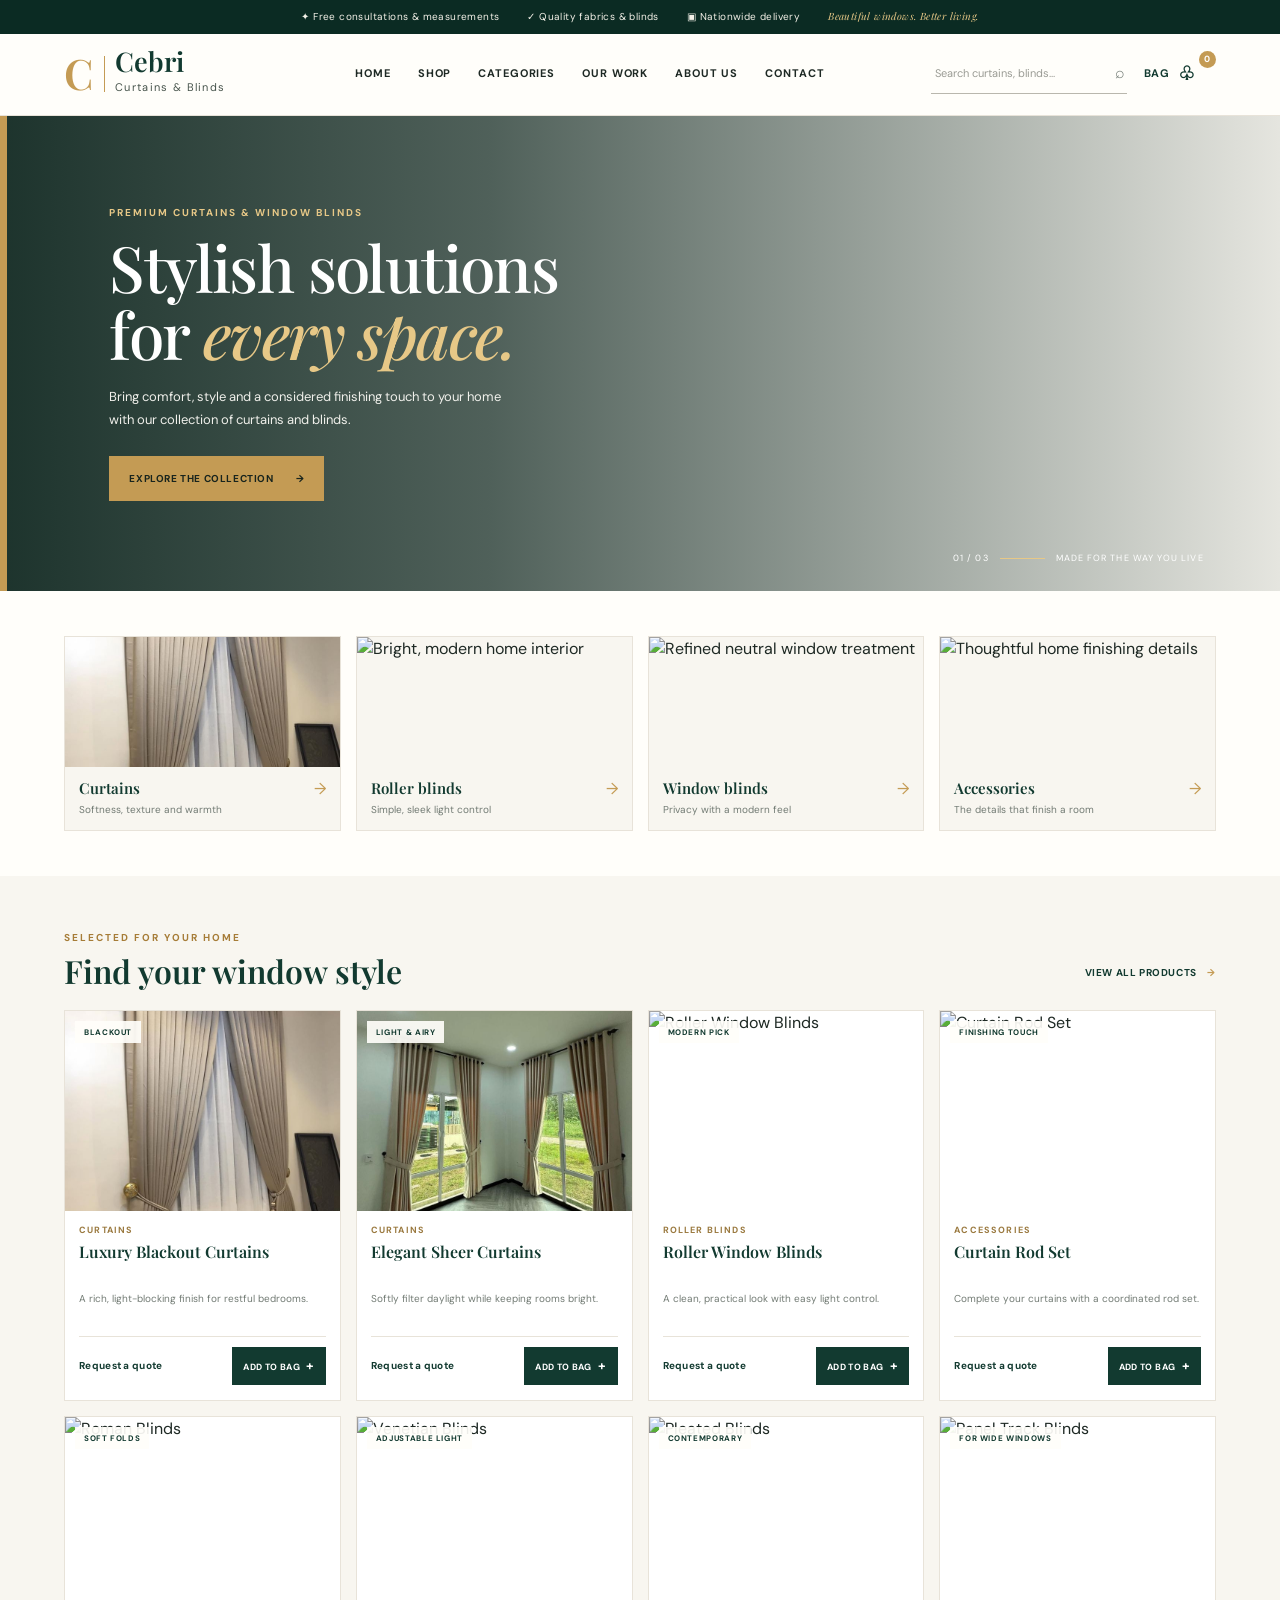
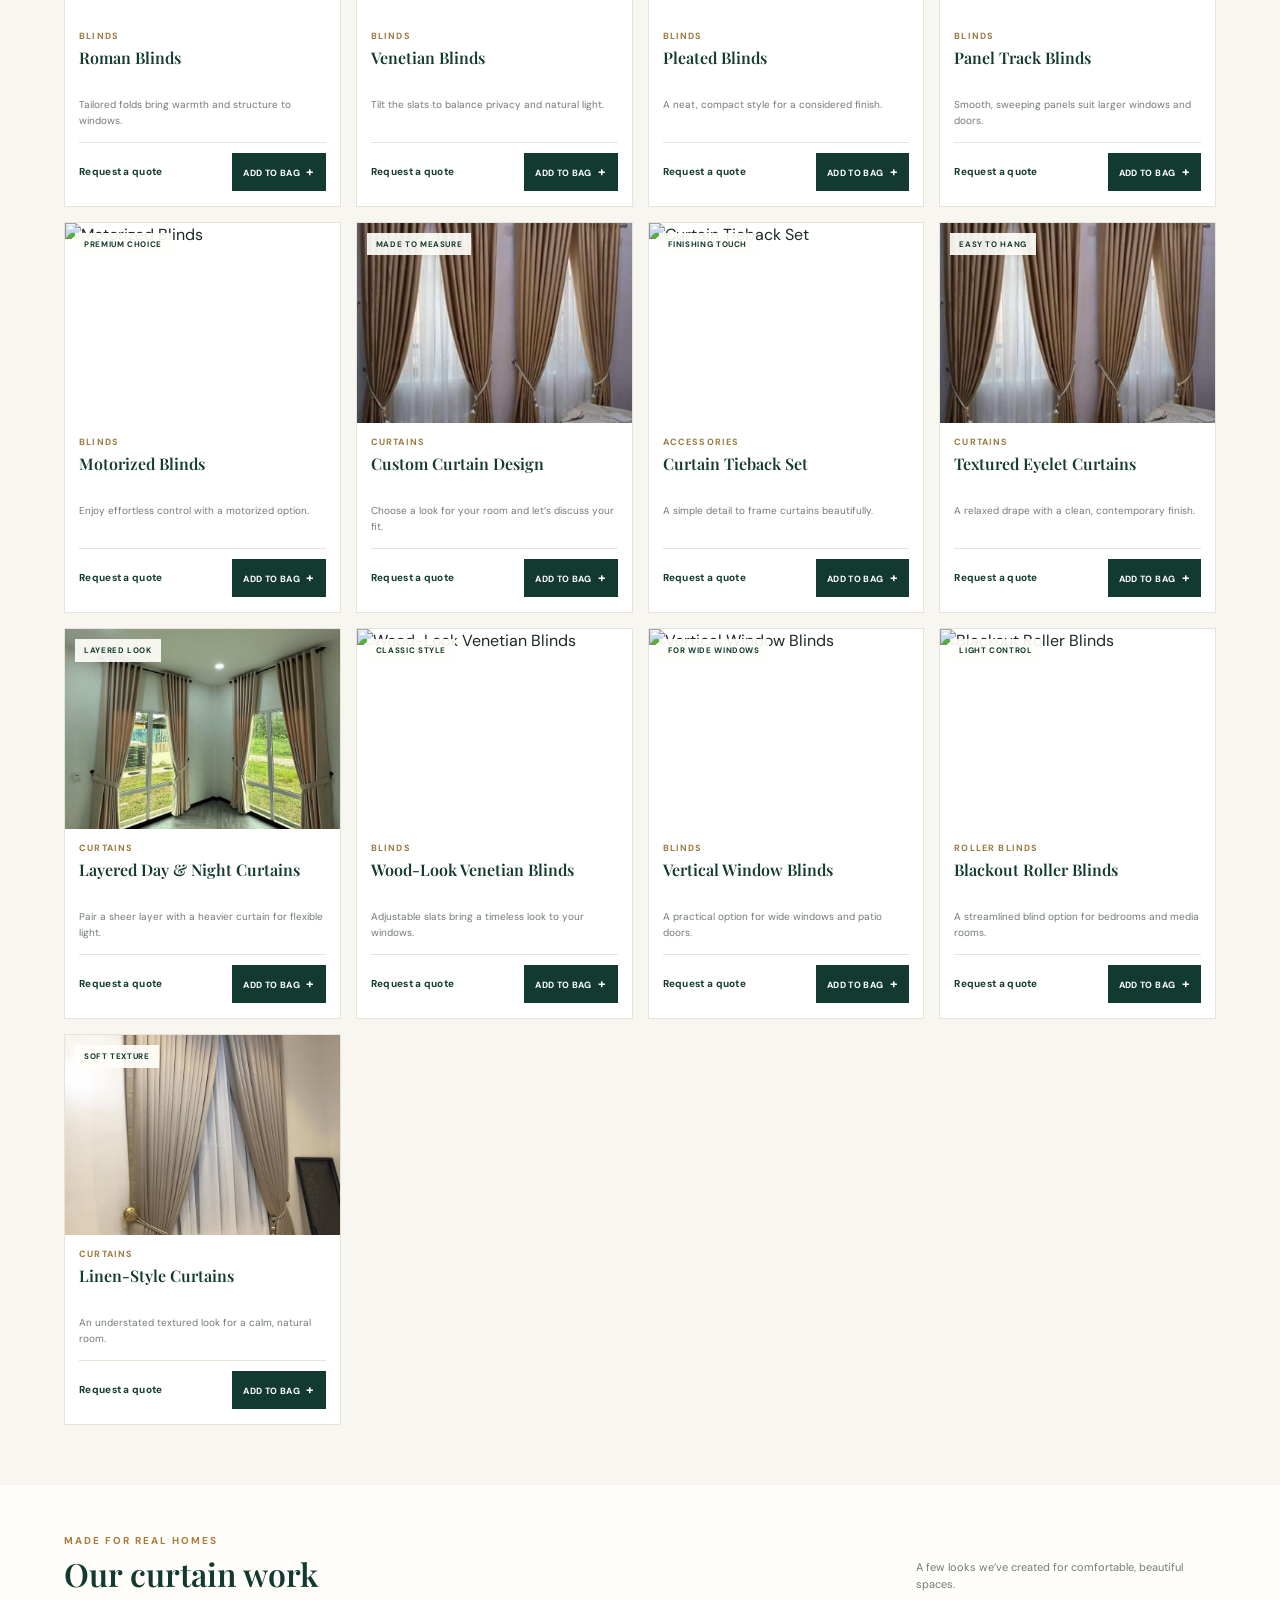
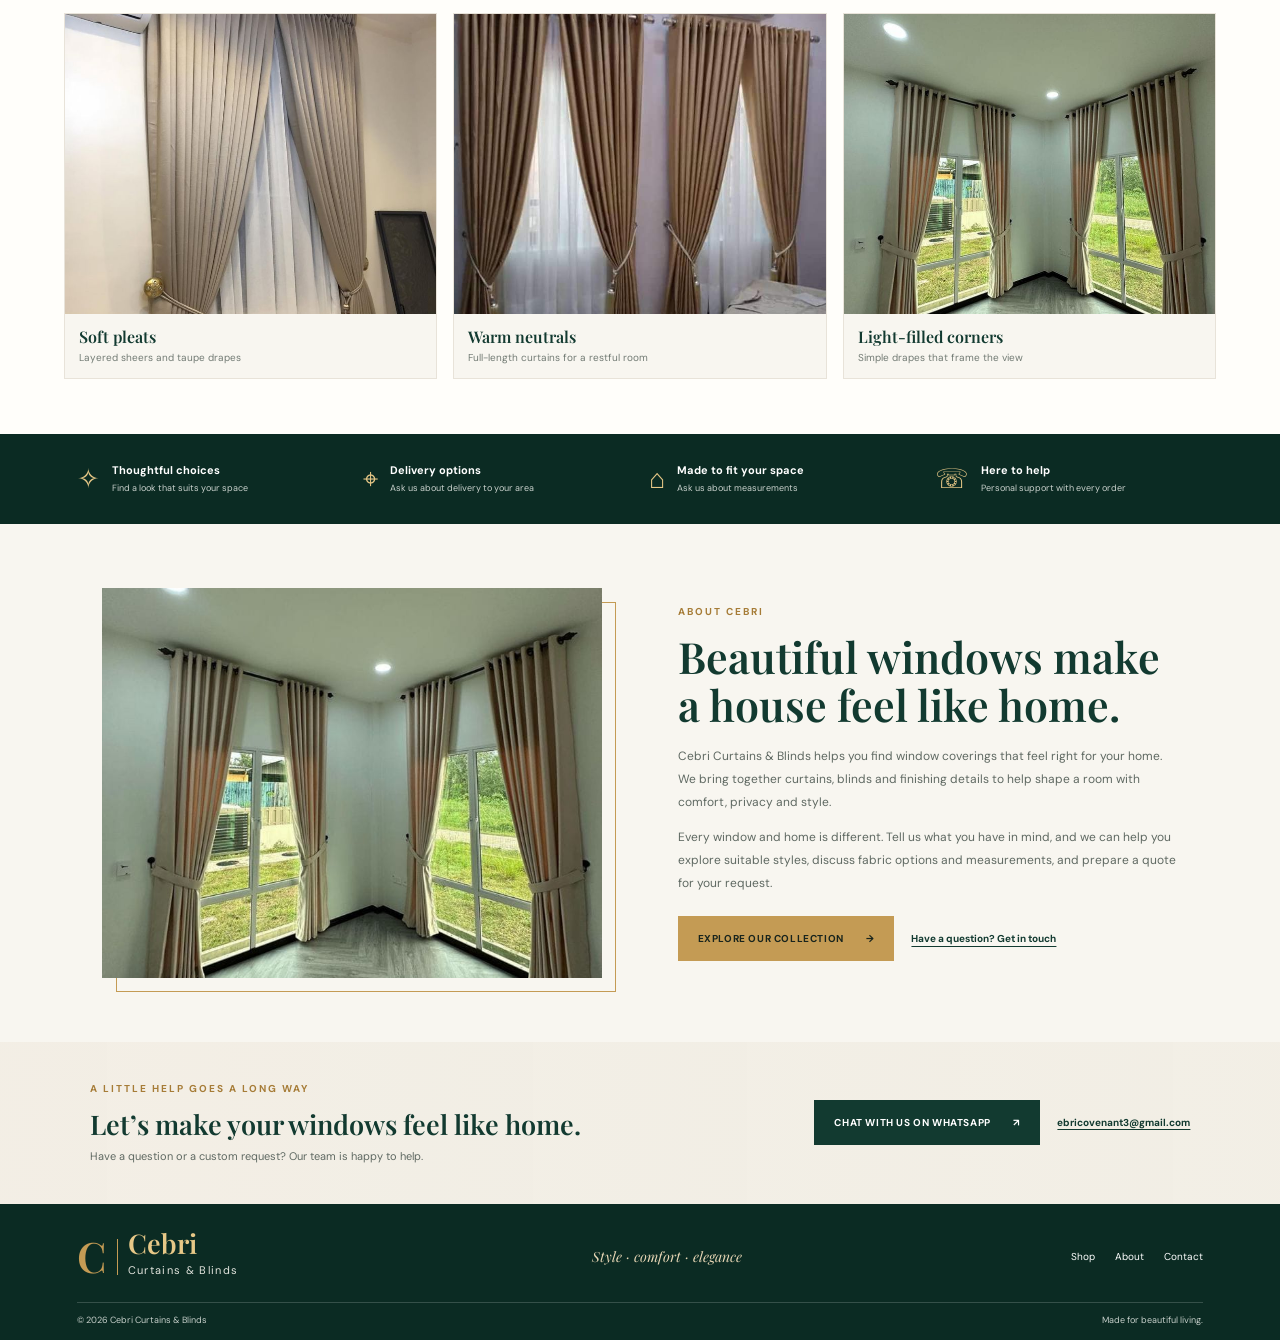
==== index.html @ 07eed20e "Add Cebri curtains and blinds storefront" ====
<!doctype html>
<html lang="en">
<head>
  <meta charset="utf-8">
  <meta name="viewport" content="width=device-width, initial-scale=1">
  <meta name="description" content="Cebri Curtains & Blinds — stylish curtains, blinds and finishing touches for your home.">
  <title>Cebri Curtains &amp; Blinds | Stylish Solutions for Every Space</title>
  <link rel="stylesheet" href="styles.css">
</head>
<body>
  <div class="topbar"><span>✦ Free consultations &amp; measurements</span><span>✓ Quality fabrics &amp; blinds</span><span>▣ Nationwide delivery</span><span class="tagline">Beautiful windows. Better living.</span></div>
  <header>
    <a class="brand" href="#home" aria-label="Cebri Curtains and Blinds home"><span class="brand-mark">C</span><span><strong>Cebri</strong><small>Curtains &amp; Blinds</small></span></a>
    <button class="menu-toggle" id="menuToggle" aria-label="Toggle navigation" aria-expanded="false">☰</button>
    <nav class="nav" id="mainNav" aria-label="Main navigation"><a href="#home">Home</a><a href="shop.html">Shop</a><a href="#categories">Categories</a><a href="#our-work">Our work</a><a href="#about">About us</a><a href="#contact">Contact</a></nav>
    <div class="header-actions"><label class="search" aria-label="Search products"><input id="search" type="search" placeholder="Search curtains, blinds..."><span aria-hidden="true">⌕</span></label><button class="cart-button" id="cartButton" aria-label="Open shopping bag">Bag <span class="cart-icon">♧</span><span class="cart-count" id="cartCount">0</span></button></div>
  </header>
  <main id="home">
    <section class="hero"><div class="hero-copy"><p class="eyebrow">Premium curtains &amp; window blinds</p><h1>Stylish solutions<br>for <em>every space.</em></h1><p>Bring comfort, style and a considered finishing touch to your home with our collection of curtains and blinds.</p><a class="button button-gold" href="shop.html">Explore the collection <span>→</span></a></div><div class="hero-note"><span>01 / 03</span><i></i><span>Made for the way you live</span></div></section>
    <section class="section categories" id="categories" aria-label="Shop by category">
      <a class="category" href="shop.html?category=Curtains"><img src="assets/curtain-pleated-taupe.jpeg" alt="Taupe pleated curtains with sheer inner curtains"><div class="category-info"><strong>Curtains <span>→</span></strong><small>Softness, texture and warmth</small></div></a>
      <a class="category" href="shop.html?category=Roller%20Blinds"><img src="https://images.unsplash.com/photo-1513694203232-719a280e022f?auto=format&amp;fit=crop&amp;w=600&amp;q=80" alt="Bright, modern home interior"><div class="category-info"><strong>Roller blinds <span>→</span></strong><small>Simple, sleek light control</small></div></a>
      <a class="category" href="shop.html?category=Blinds"><img src="https://images.unsplash.com/photo-1618221195710-dd6b41faaea6?auto=format&amp;fit=crop&amp;w=600&amp;q=80" alt="Refined neutral window treatment"><div class="category-info"><strong>Window blinds <span>→</span></strong><small>Privacy with a modern feel</small></div></a>
      <a class="category" href="shop.html?category=Accessories"><img src="https://images.unsplash.com/photo-1615874694520-474822394e73?auto=format&amp;fit=crop&amp;w=600&amp;q=80" alt="Thoughtful home finishing details"><div class="category-info"><strong>Accessories <span>→</span></strong><small>The details that finish a room</small></div></a>
    </section>
    <section class="section products-section" id="products"><div class="section-head"><div><p class="eyebrow">Selected for your home</p><h2>Find your window style</h2></div><button class="text-link" id="viewAll">View all products <span>→</span></button></div><div class="products" id="productsGrid" aria-live="polite"></div></section>
    <section class="section work-section" id="our-work"><div class="section-head"><div><p class="eyebrow">Made for real homes</p><h2>Our curtain work</h2></div><p class="work-intro">A few looks we’ve created for comfortable, beautiful spaces.</p></div><div class="work-grid"><figure><img loading="lazy" src="assets/curtain-pleated-taupe.jpeg" alt="Taupe pleated curtains with sheer panels and decorative tiebacks"><figcaption><strong>Soft pleats</strong><span>Layered sheers and taupe drapes</span></figcaption></figure><figure><img loading="lazy" src="assets/curtains-bedroom.jpeg" alt="Full-length brown curtains framing bedroom windows"><figcaption><strong>Warm neutrals</strong><span>Full-length curtains for a restful room</span></figcaption></figure><figure><img loading="lazy" src="assets/curtains-corner-room.jpeg" alt="Light beige curtains framing corner windows in a bright room"><figcaption><strong>Light-filled corners</strong><span>Simple drapes that frame the view</span></figcaption></figure></div></section>
    <section class="benefits" aria-label="Cebri services"><div class="benefit"><span class="symbol">✧</span><span><strong>Thoughtful choices</strong><small>Find a look that suits your space</small></span></div><div class="benefit"><span class="symbol">⌖</span><span><strong>Delivery options</strong><small>Ask us about delivery to your area</small></span></div><div class="benefit"><span class="symbol">⌂</span><span><strong>Made to fit your space</strong><small>Ask us about measurements</small></span></div><div class="benefit"><span class="symbol">☏</span><span><strong>Here to help</strong><small>Personal support with every order</small></span></div></section>
    <section class="about-section" id="about"><div class="about-image"><img loading="lazy" src="assets/curtains-corner-room.jpeg" alt="Cebri curtains framing bright corner windows"></div><div class="about-copy"><p class="eyebrow">About Cebri</p><h2>Beautiful windows make a house feel like home.</h2><p>Cebri Curtains &amp; Blinds helps you find window coverings that feel right for your home. We bring together curtains, blinds and finishing details to help shape a room with comfort, privacy and style.</p><p>Every window and home is different. Tell us what you have in mind, and we can help you explore suitable styles, discuss fabric options and measurements, and prepare a quote for your request.</p><a class="button button-gold" href="shop.html">Explore our collection <span>→</span></a><a class="about-contact" href="#contact">Have a question? Get in touch</a></div></section>
    <section class="contact-band" id="contact"><div><p class="eyebrow">A little help goes a long way</p><h2>Let’s make your windows feel like home.</h2><p>Have a question or a custom request? Our team is happy to help.</p></div><div class="contact-actions"><a class="button button-green" id="whatsappLink" href="#">Chat with us on WhatsApp <span>↗</span></a><a class="email-link" id="emailLink" href="#">ebricovenant3@gmail.com</a></div></section>
  </main>
  <footer><div class="footer-top"><a class="brand footer-brand" href="#home"><span class="brand-mark">C</span><span><strong>Cebri</strong><small>Curtains &amp; Blinds</small></span></a><p>Style · comfort · elegance</p><nav aria-label="Footer navigation"><a href="#products">Shop</a><a href="#about">About</a><a href="#contact">Contact</a></nav></div><div class="copyright"><span>© <span id="year"></span> Cebri Curtains &amp; Blinds</span><span>Made for beautiful living.</span></div></footer>
  <div class="cart-panel hidden" id="cartPanel" role="dialog" aria-modal="true" aria-labelledby="cartTitle"><button class="cart-backdrop" data-close-cart aria-label="Close cart"></button><aside class="cart-drawer"><div class="drawer-head"><div><p class="eyebrow">Your selection</p><h2 id="cartTitle">Shopping bag</h2></div><button class="close-cart" id="closeCart" aria-label="Close cart">×</button></div><div id="cartItems"></div><div class="cart-summary"><p class="fineprint">Final pricing depends on your measurements and fabric choices. We’ll confirm your quote before you order.</p><button class="button button-green checkout-button" id="checkoutButton">Request a quote on WhatsApp <span>↗</span></button></div></aside></div>
  <div class="toast hidden" id="toast" role="status"></div>
  <script src="script.js"></script>
</body>
</html>
---- styles.css ----
@import url('https://fonts.googleapis.com/css2?family=DM+Sans:wght@400;500;600;700&family=Playfair+Display:wght@500;600;700&display=swap');
:root{--green:#123a30;--deep:#0b2b23;--gold:#c49b54;--gold-light:#e7c887;--cream:#f8f6f0;--ink:#1e2924;--muted:#727b74;--line:#e8e3d9;--white:#fff}*{box-sizing:border-box}html{scroll-behavior:smooth}body{margin:0;background:var(--cream);color:var(--ink);font-family:'DM Sans',Arial,sans-serif;line-height:1.55}a{color:inherit;text-decoration:none}button,input{font:inherit}button{cursor:pointer}.topbar{background:var(--deep);color:#f4f1e8;padding:9px 5%;display:flex;justify-content:center;gap:28px;flex-wrap:wrap;font-size:10px;letter-spacing:.04em}.topbar .tagline{font-family:'Playfair Display',Georgia,serif;font-style:italic;color:var(--gold-light)}header{height:82px;background:#fffefa;display:flex;align-items:center;justify-content:space-between;gap:26px;padding:12px 5%;border-bottom:1px solid var(--line);position:sticky;top:0;z-index:10}.brand{display:flex;align-items:center;gap:10px;min-width:185px}.brand-mark{font:600 42px/.85 'Playfair Display',Georgia,serif;color:var(--gold);padding-right:11px;border-right:1px solid var(--gold)}.brand strong{font:600 27px/.95 'Playfair Display',Georgia,serif;color:var(--green);display:block}.brand small{font:11px 'DM Sans',Arial,sans-serif;letter-spacing:.12em;color:#46534b}.nav{display:flex;align-items:center;gap:27px;font-size:11px;font-weight:700;text-transform:uppercase;letter-spacing:.08em}.nav a,.footer-top nav a{transition:color .2s}.nav a:hover,.footer-top nav a:hover{color:var(--gold)}.header-actions{display:flex;align-items:center;gap:17px}.search{display:flex;align-items:center;gap:8px;border-bottom:1px solid #b9b7ad;padding:7px 2px;color:var(--muted)}.search input{width:174px;border:0;outline:0;background:transparent;font-size:11px}.search input::placeholder{color:#9a9b94}.cart-button{position:relative;background:transparent;border:0;color:var(--green);font-size:11px;font-weight:700;text-transform:uppercase;letter-spacing:.06em;padding:8px 20px 8px 0}.cart-icon{font-size:19px;vertical-align:middle;margin-left:5px}.cart-count{position:absolute;right:0;top:0;background:var(--gold);color:white;border-radius:50%;width:17px;height:17px;display:grid;place-items:center;font-size:9px}.menu-toggle{display:none}.hero{min-height:475px;position:relative;display:flex;align-items:center;padding:55px 8%;color:white;background:linear-gradient(90deg,rgba(8,33,26,.91) 0%,rgba(8,33,26,.7) 38%,rgba(8,33,26,.08) 100%),url('https://images.unsplash.com/photo-1616486338812-3dadae4b4ace?auto=format&fit=crop&w=2000&q=85') center 53%/cover;border-left:7px solid var(--gold)}.hero-copy{max-width:480px}.eyebrow{margin:0 0 12px;color:#a67c37;font-size:10px;font-weight:700;letter-spacing:.2em;text-transform:uppercase}.hero .eyebrow{color:var(--gold-light)}.hero h1{margin:0;font:500 clamp(43px,5vw,66px)/1.05 'Playfair Display',Georgia,serif;letter-spacing:-.025em}.hero h1 em{font-weight:500;color:var(--gold-light)}.hero-copy>p:not(.eyebrow){max-width:400px;font-size:13px;color:#f0f0eb;line-height:1.8;margin:18px 0 24px}.button{min-height:45px;display:inline-flex;align-items:center;justify-content:center;gap:22px;padding:0 20px;border:0;font-size:10px;font-weight:700;letter-spacing:.06em;text-transform:uppercase;transition:transform .2s,background .2s}.button:hover{transform:translateY(-2px)}.button-gold{background:var(--gold);color:#18241d}.button-gold:hover{background:var(--gold-light)}.button-green{background:var(--green);color:white}.button-green:hover{background:var(--deep)}.hero-note{position:absolute;right:6%;bottom:25px;display:flex;align-items:center;gap:11px;color:#fff;font-size:9px;letter-spacing:.12em;text-transform:uppercase}.hero-note i{display:block;width:45px;height:1px;background:var(--gold-light)}.section{padding:45px 5%}.categories{display:grid;grid-template-columns:repeat(4,minmax(0,1fr));gap:15px;background:#fffefa}.category{background:var(--cream);border:1px solid var(--line);transition:transform .2s,box-shadow .2s}.category:hover,.product:hover{transform:translateY(-3px);box-shadow:0 10px 25px #12221d12}.category img{display:block;width:100%;height:130px;object-fit:cover}.category-info{padding:11px 14px 13px}.category-info strong{display:flex;justify-content:space-between;align-items:center;font:600 15px 'Playfair Display',Georgia,serif;color:var(--green)}.category-info strong span{font:16px 'DM Sans',Arial,sans-serif;color:var(--gold)}.category-info small{display:block;margin-top:3px;color:var(--muted);font-size:10px}.products-section{padding-top:54px;padding-bottom:60px}.section-head{display:flex;align-items:end;justify-content:space-between;gap:16px;margin-bottom:20px}.section-head h2,.contact-band h2{margin:0;font:600 32px/1.2 'Playfair Display',Georgia,serif;color:var(--green)}.section-head .eyebrow{margin-bottom:6px}.text-link{border:0;background:transparent;color:var(--green);font-size:10px;font-weight:700;letter-spacing:.06em;text-transform:uppercase;padding:9px 0}.text-link span{color:var(--gold);margin-left:8px}.products{display:grid;grid-template-columns:repeat(4,minmax(0,1fr));gap:15px}.product{position:relative;background:white;border:1px solid var(--line);transition:transform .2s,box-shadow .2s}.product img{display:block;width:100%;height:200px;object-fit:cover}.product-body{padding:13px 14px 15px}.product-category{margin:0 0 4px;color:#9a793f;font-size:9px;text-transform:uppercase;letter-spacing:.13em;font-weight:700}.product h3{margin:0;min-height:42px;font:600 16px/1.3 'Playfair Display',Georgia,serif;color:var(--green)}.product-bottom{margin-top:11px;display:flex;justify-content:space-between;align-items:center;gap:8px}.price{font-weight:700;font-size:12px;color:#26352d}.add-button{border:0;background:var(--green);color:#fff;padding:9px 11px;font-size:9px;font-weight:700;letter-spacing:.04em;text-transform:uppercase}.add-button:hover{background:var(--gold);color:#1b241e}.benefits{background:var(--deep);color:#fff;display:grid;grid-template-columns:repeat(4,1fr);gap:18px;padding:24px 6%}.benefit{display:flex;align-items:center;gap:12px}.benefit .symbol{color:var(--gold-light);font-size:27px}.benefit strong{display:block;font-size:11px}.benefit small{display:block;color:#c9d1cc;font-size:9px;margin-top:3px}.contact-band{padding:39px 7%;display:flex;align-items:center;justify-content:space-between;gap:25px;background:linear-gradient(90deg,#f2eee4ee,#f2eee4e8),url('https://images.unsplash.com/photo-1616486338812-3dadae4b4ace?auto=format&fit=crop&w=1400&q=75') center/cover}.contact-band h2{font-size:27px}.contact-band p:not(.eyebrow){margin:8px 0 0;color:#5f6962;font-size:11px}.contact-actions{display:flex;align-items:center;gap:17px;flex-wrap:wrap}.contact-actions .button{white-space:nowrap}.email-link{font-size:10px;font-weight:700;color:var(--green);text-decoration:underline;text-underline-offset:3px}footer{background:var(--deep);color:#fff;padding:27px 6% 12px}.footer-top{display:flex;align-items:center;justify-content:space-between;gap:20px;padding-bottom:20px}.footer-brand strong{color:var(--gold-light)}.footer-brand small{color:#e4e6df}.footer-top>p{font:italic 14px 'Playfair Display',Georgia,serif;color:#e7d6b5}.footer-top nav{display:flex;gap:20px;font-size:10px}.copyright{border-top:1px solid #ffffff2c;padding-top:11px;display:flex;justify-content:space-between;color:#c6cfca;font-size:9px}.cart-panel{position:fixed;inset:0;z-index:30;display:flex;justify-content:flex-end}.cart-backdrop{position:absolute;inset:0;border:0;background:#071b15a8}.cart-drawer{position:relative;width:min(440px,100%);height:100%;background:#fffefa;padding:27px;overflow:auto;box-shadow:-8px 0 35px #0002;animation:slide-in .22s ease-out}@keyframes slide-in{from{transform:translateX(30px);opacity:.5}to{transform:translateX(0);opacity:1}}.drawer-head{display:flex;justify-content:space-between;align-items:center;border-bottom:1px solid var(--line);padding-bottom:16px}.drawer-head .eyebrow{margin-bottom:4px}.drawer-head h2{margin:0;font:600 29px 'Playfair Display',Georgia,serif;color:var(--green)}.close-cart{border:0;background:transparent;font-size:29px;color:var(--green)}.cart-item{display:grid;grid-template-columns:70px 1fr auto;gap:12px;align-items:center;padding:15px 0;border-bottom:1px solid var(--line)}.cart-item img{width:70px;height:70px;object-fit:cover}.cart-item strong{font:600 14px 'Playfair Display',Georgia,serif;color:var(--green)}.cart-item small{display:block;color:var(--muted);font-size:11px;margin-top:4px}.qty{display:flex;align-items:center;gap:10px;margin-top:7px;font-size:12px}.qty button{width:24px;height:24px;border:1px solid var(--line);background:white;color:var(--green)}.remove-item{border:0;background:transparent;font-size:20px;color:var(--muted)}.cart-summary{padding-top:17px}.total{display:flex;justify-content:space-between;font-size:15px;font-weight:700;color:var(--green)}.fineprint{font-size:10px;color:var(--muted);line-height:1.6}.checkout-button{width:100%;margin-top:8px}.empty{text-align:center;color:var(--muted);padding:38px 10px;font-size:13px}.search-empty{grid-column:1/-1;text-align:center;padding:35px;color:var(--muted);background:white}.toast{position:fixed;bottom:22px;left:50%;transform:translateX(-50%);z-index:50;background:var(--deep);color:#fff;padding:11px 18px;font-size:12px;box-shadow:0 8px 24px #0003}.hidden{display:none!important}
@media(max-width:1000px){header{gap:15px;padding-inline:3%}.brand{min-width:150px}.brand-mark{font-size:37px}.brand strong{font-size:24px}.nav{gap:15px;font-size:10px}.search input{width:135px}.products{grid-template-columns:repeat(3,minmax(0,1fr))}.product img{height:190px}}
@media(max-width:720px){.topbar{gap:7px 16px;text-align:center;font-size:9px}.topbar span:nth-child(2){display:none}.topbar .tagline{display:none}header{height:auto;min-height:70px;flex-wrap:wrap;padding:10px 4%;gap:9px}.brand-mark{font-size:34px}.brand strong{font-size:23px}.brand small{font-size:9px}.menu-toggle{display:block;margin-left:auto;border:0;background:transparent;color:var(--green);font-size:22px}.header-actions{order:3;width:100%;justify-content:space-between}.search{flex:1;margin-right:18px}.search input{width:100%}.cart-button{flex:none}.nav{display:none;order:4;width:100%;padding:13px 0 5px;flex-direction:column;align-items:flex-start;gap:15px;border-top:1px solid var(--line)}.nav.open{display:flex}.hero{min-height:405px;padding:40px 7%;background-position:58% center}.hero h1{font-size:46px}.hero-note{right:6%;bottom:16px}.section{padding:30px 4%}.categories{grid-template-columns:repeat(2,minmax(0,1fr));gap:10px}.category img{height:115px}.products-section{padding-block:38px}.section-head h2{font-size:27px}.products{grid-template-columns:repeat(2,minmax(0,1fr));gap:10px}.product img{height:155px}.product-body{padding:10px}.product h3{font-size:14px;min-height:37px}.product-bottom{align-items:flex-start;flex-direction:column}.add-button{width:100%}.benefits{grid-template-columns:repeat(2,1fr);gap:20px 12px;padding:22px 5%}.benefit .symbol{font-size:24px}.contact-band{align-items:flex-start;flex-direction:column;padding:30px 6%}.contact-band h2{font-size:25px}.footer-top{align-items:flex-start;flex-wrap:wrap}.footer-top nav{width:100%;padding-top:10px}.copyright{gap:6px;flex-direction:column}}
@media(max-width:380px){.products{grid-template-columns:1fr}.product img{height:220px}.hero h1{font-size:39px}.category-info{padding:9px}.category-info strong{font-size:13px}}
.product-image{position:relative;overflow:hidden}.product-image img{display:block;width:100%;height:200px;object-fit:cover;transition:transform .35s}.product:hover .product-image img{transform:scale(1.035)}.product-badge{position:absolute;top:10px;left:10px;padding:5px 9px;background:#fffefaeb;color:var(--green);font-size:8px;font-weight:700;letter-spacing:.08em;text-transform:uppercase}.product-description{margin:7px 0 0;min-height:34px;color:var(--muted);font-size:10px;line-height:1.6}.product-bottom{padding-top:10px;border-top:1px solid var(--line)}.price{white-space:nowrap}.add-button{white-space:nowrap}.add-button span{font-size:13px;margin-left:4px}#products{scroll-margin-top:95px}
@media(max-width:720px){.product-image img{height:155px}.product-description{min-height:48px;font-size:9px}.product-bottom{align-items:flex-start}}
@media(max-width:380px){.product-image img{height:220px}}
.quote-label{color:var(--green);font-size:10px;font-weight:700;letter-spacing:.03em}
.shop-hero{padding:55px 8% 58px;background:linear-gradient(90deg,#0b2b23ed,#0b2b23a8),url('assets/curtains-corner-room.jpeg') center 42%/cover;color:#fff}.shop-hero .eyebrow{color:var(--gold-light)}.shop-hero h1{margin:0;font:500 clamp(37px,4.6vw,57px)/1.08 'Playfair Display',Georgia,serif}.shop-hero h1 em{color:var(--gold-light)}.shop-hero>p:last-child{max-width:490px;margin:14px 0 0;color:#f1f1eb;font-size:12px;line-height:1.8}.shop-catalog{padding-top:48px;padding-bottom:60px;scroll-margin-top:95px}.shop-heading{display:flex;justify-content:space-between;align-items:end;gap:15px;margin-bottom:20px}.shop-heading h2,.shop-help h2{margin:0;color:var(--green);font:600 30px/1.2 'Playfair Display',Georgia,serif}.shop-heading .eyebrow{margin-bottom:5px}.category-filters{display:flex;gap:8px;flex-wrap:wrap;margin-bottom:12px}.filter-button{padding:9px 14px;border:1px solid var(--line);background:#fffefa;color:var(--green);font-size:10px;font-weight:700;transition:background .2s,color .2s,border .2s}.filter-button:hover,.filter-button.active{border-color:var(--green);background:var(--green);color:#fff}.shop-result{margin:0 0 14px;color:var(--muted);font-size:10px}.back-link{color:var(--green);font-size:10px;font-weight:700}.shop-help{display:flex;align-items:center;justify-content:space-between;gap:25px;padding:35px 8%;background:#f0ece1}.shop-help .eyebrow{margin-bottom:6px}.shop-help h2{font-size:25px}.shop-help p:not(.eyebrow){margin:7px 0 0;color:var(--muted);font-size:11px}.shop-help .button{white-space:nowrap}
@media(max-width:720px){.shop-hero{padding:42px 6%}.shop-catalog{padding-top:35px}.shop-heading{align-items:flex-start;flex-direction:column}.shop-heading h2{font-size:27px}.category-filters{gap:7px}.filter-button{padding:8px 10px}.shop-help{align-items:flex-start;flex-direction:column;padding:30px 6%}}
.work-section{background:#fffefa;padding-top:48px;padding-bottom:55px}.work-section .section-head{align-items:end}.work-intro{max-width:300px;margin:0;color:var(--muted);font-size:11px}.work-grid{display:grid;grid-template-columns:repeat(3,minmax(0,1fr));gap:16px}.work-grid figure{margin:0;background:var(--cream);border:1px solid var(--line)}.work-grid img{display:block;width:100%;height:300px;object-fit:cover;object-position:center 40%}.work-grid figcaption{display:flex;flex-direction:column;gap:3px;padding:12px 14px}.work-grid figcaption strong{font:600 16px 'Playfair Display',Georgia,serif;color:var(--green)}.work-grid figcaption span{font-size:10px;color:var(--muted)}
@media(max-width:720px){.work-section .section-head{align-items:flex-start;flex-direction:column}.work-grid{grid-template-columns:1fr;gap:13px}.work-grid img{height:340px}}
.about-section{display:grid;grid-template-columns:minmax(0,1fr) minmax(0,1fr);align-items:center;gap:7%;padding:64px 8%;background:var(--cream);scroll-margin-top:95px}.about-image{position:relative}.about-image:before{content:"";position:absolute;inset:14px -14px -14px 14px;border:1px solid var(--gold);pointer-events:none}.about-image img{position:relative;display:block;width:100%;height:390px;object-fit:cover}.about-copy{max-width:500px}.about-copy h2{margin:0 0 17px;color:var(--green);font:600 clamp(29px,3.4vw,43px)/1.12 'Playfair Display',Georgia,serif}.about-copy>p:not(.eyebrow){color:#5f6962;font-size:12px;line-height:1.9;margin:0 0 13px}.about-copy .button{margin-top:8px}.about-contact{margin-left:17px;color:var(--green);font-size:10px;font-weight:700;text-decoration:underline;text-underline-offset:4px}
@media(max-width:720px){.about-section{grid-template-columns:1fr;gap:30px;padding:42px 7%}.about-image img{height:290px}.about-copy h2{font-size:32px}.about-contact{display:inline-block;margin:17px 0 0}}
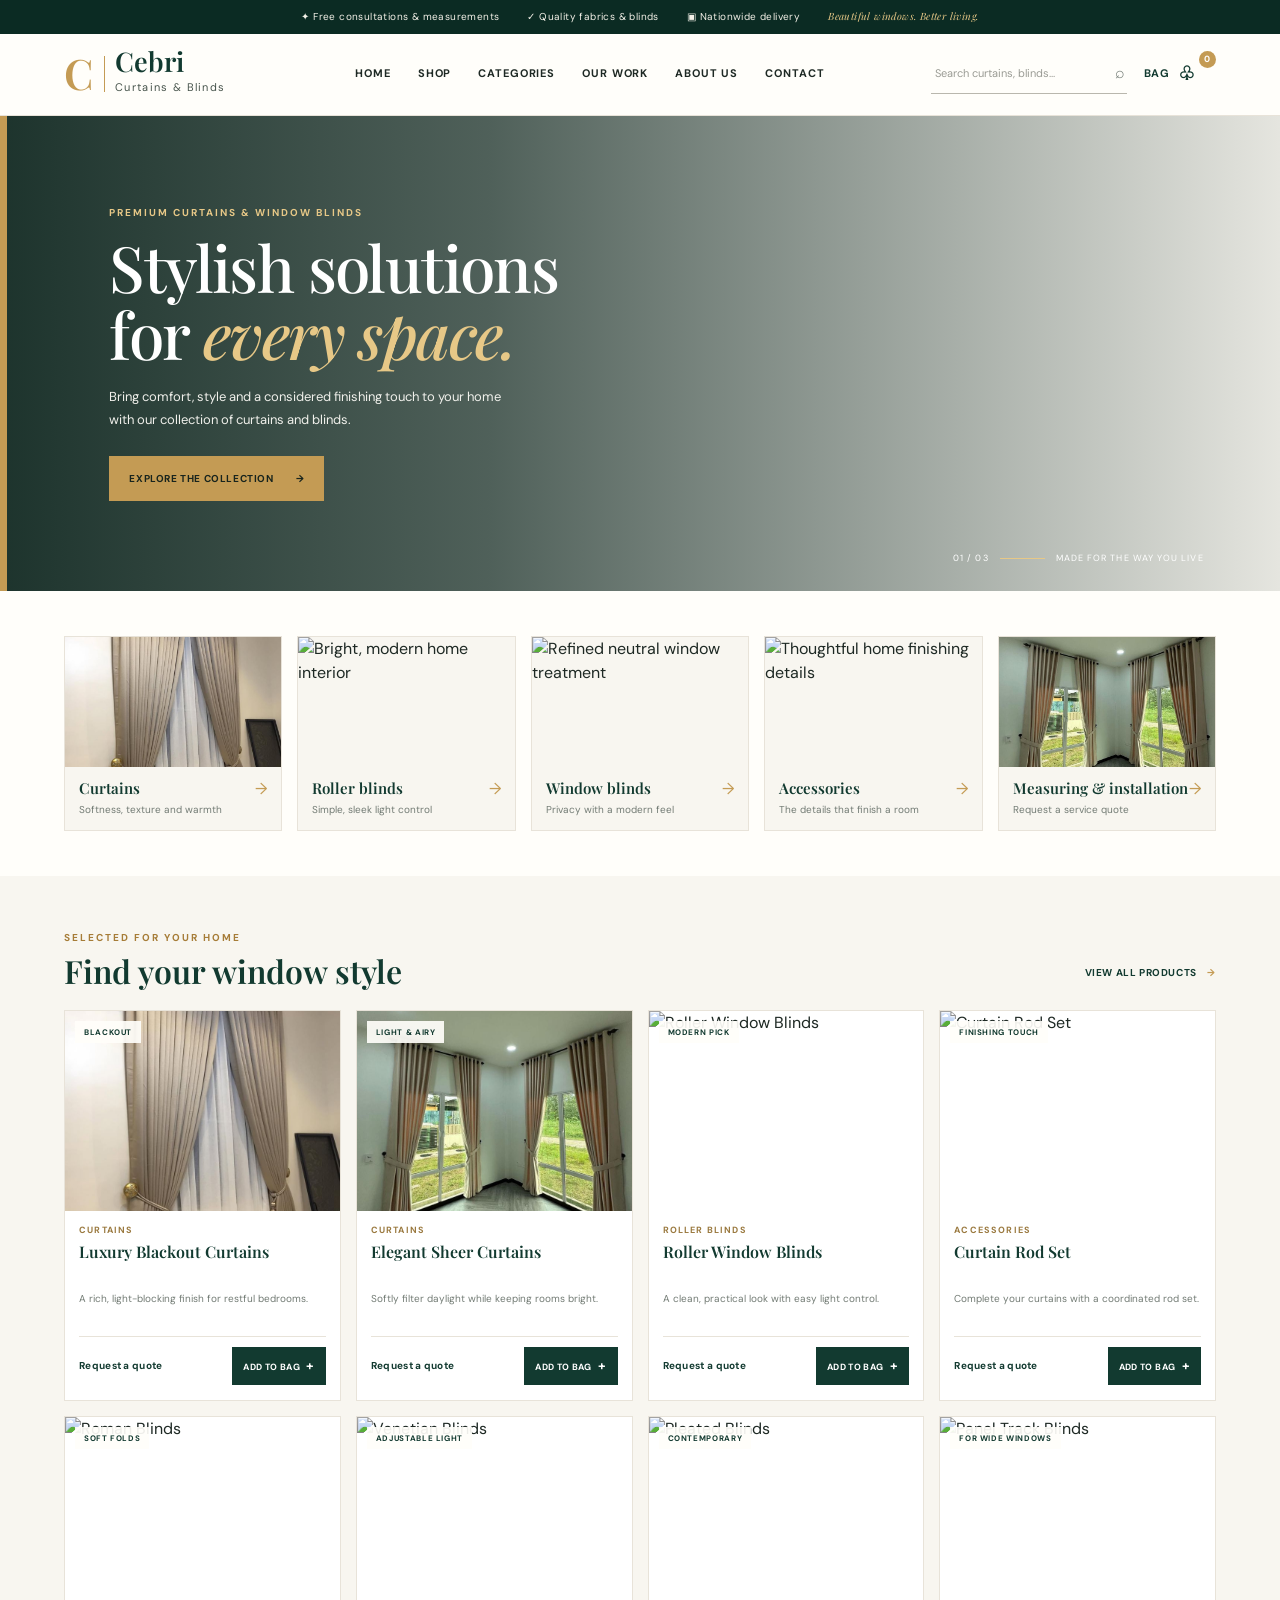
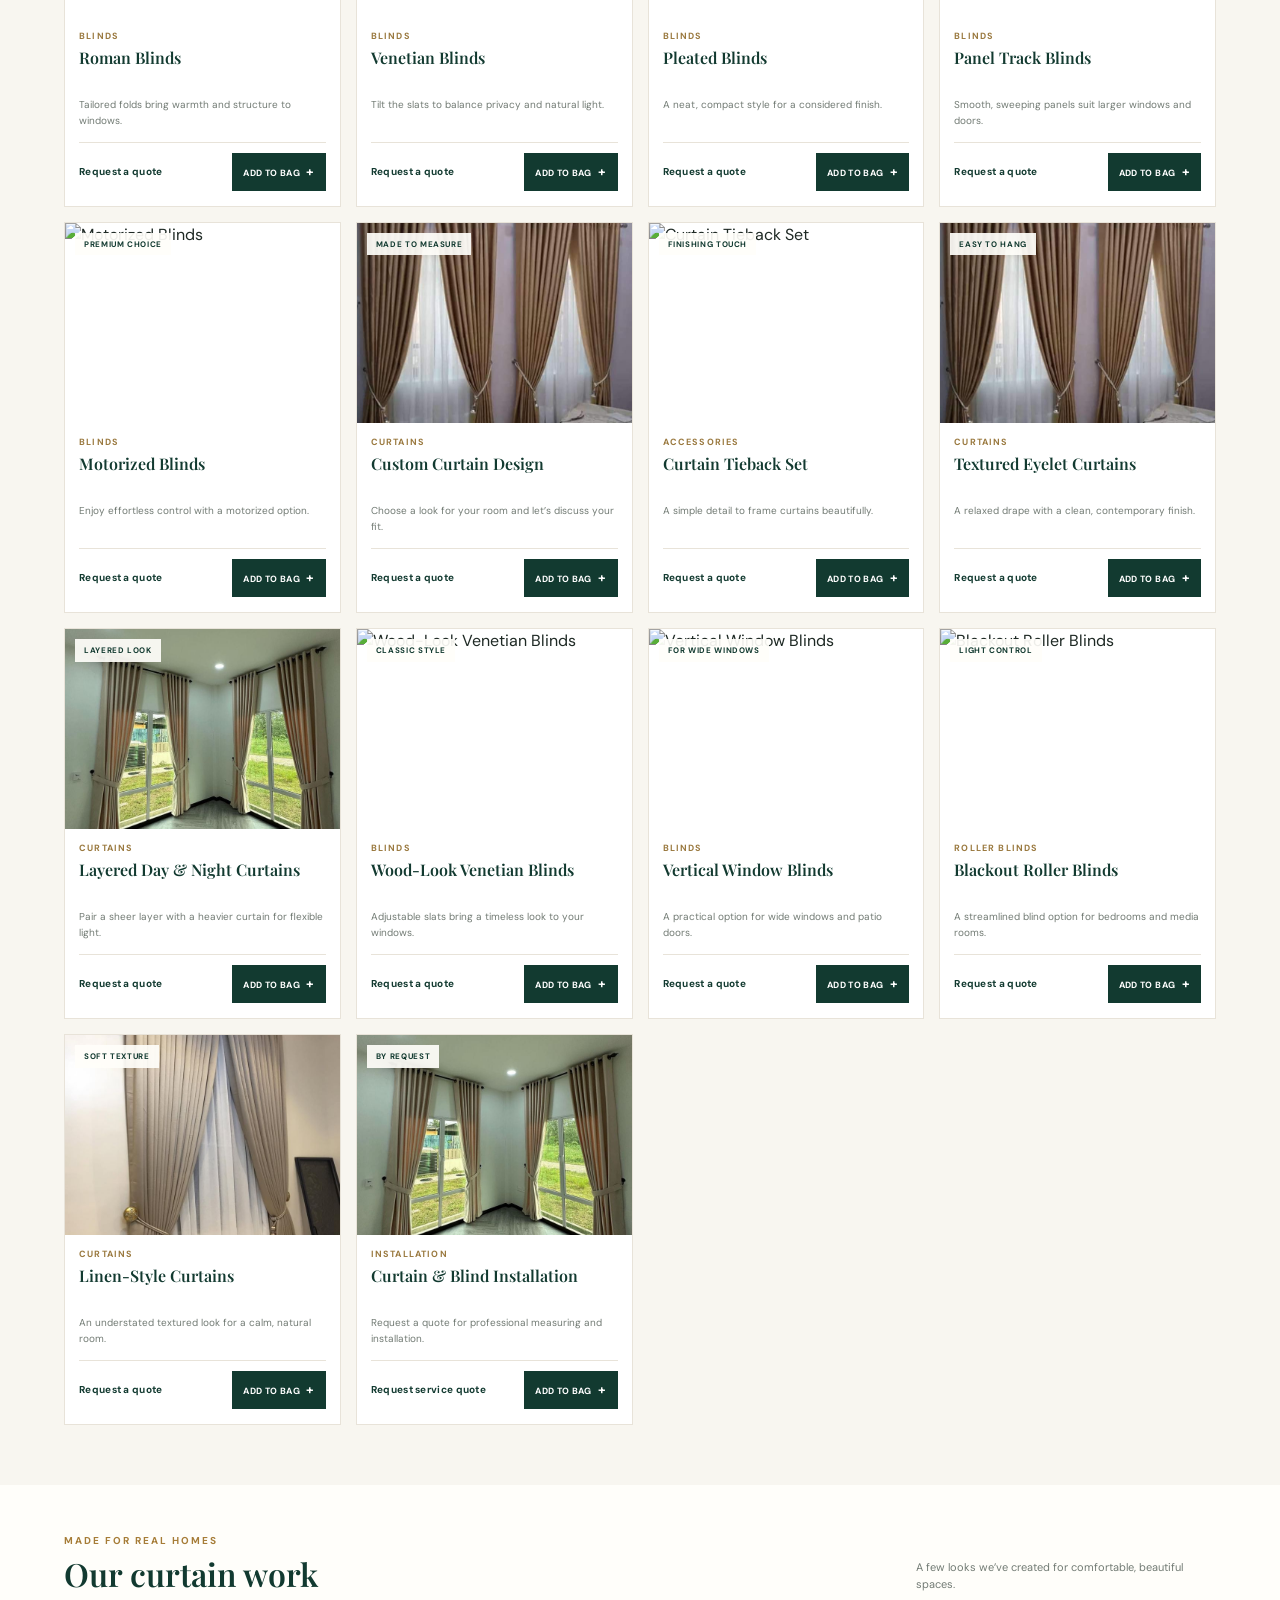
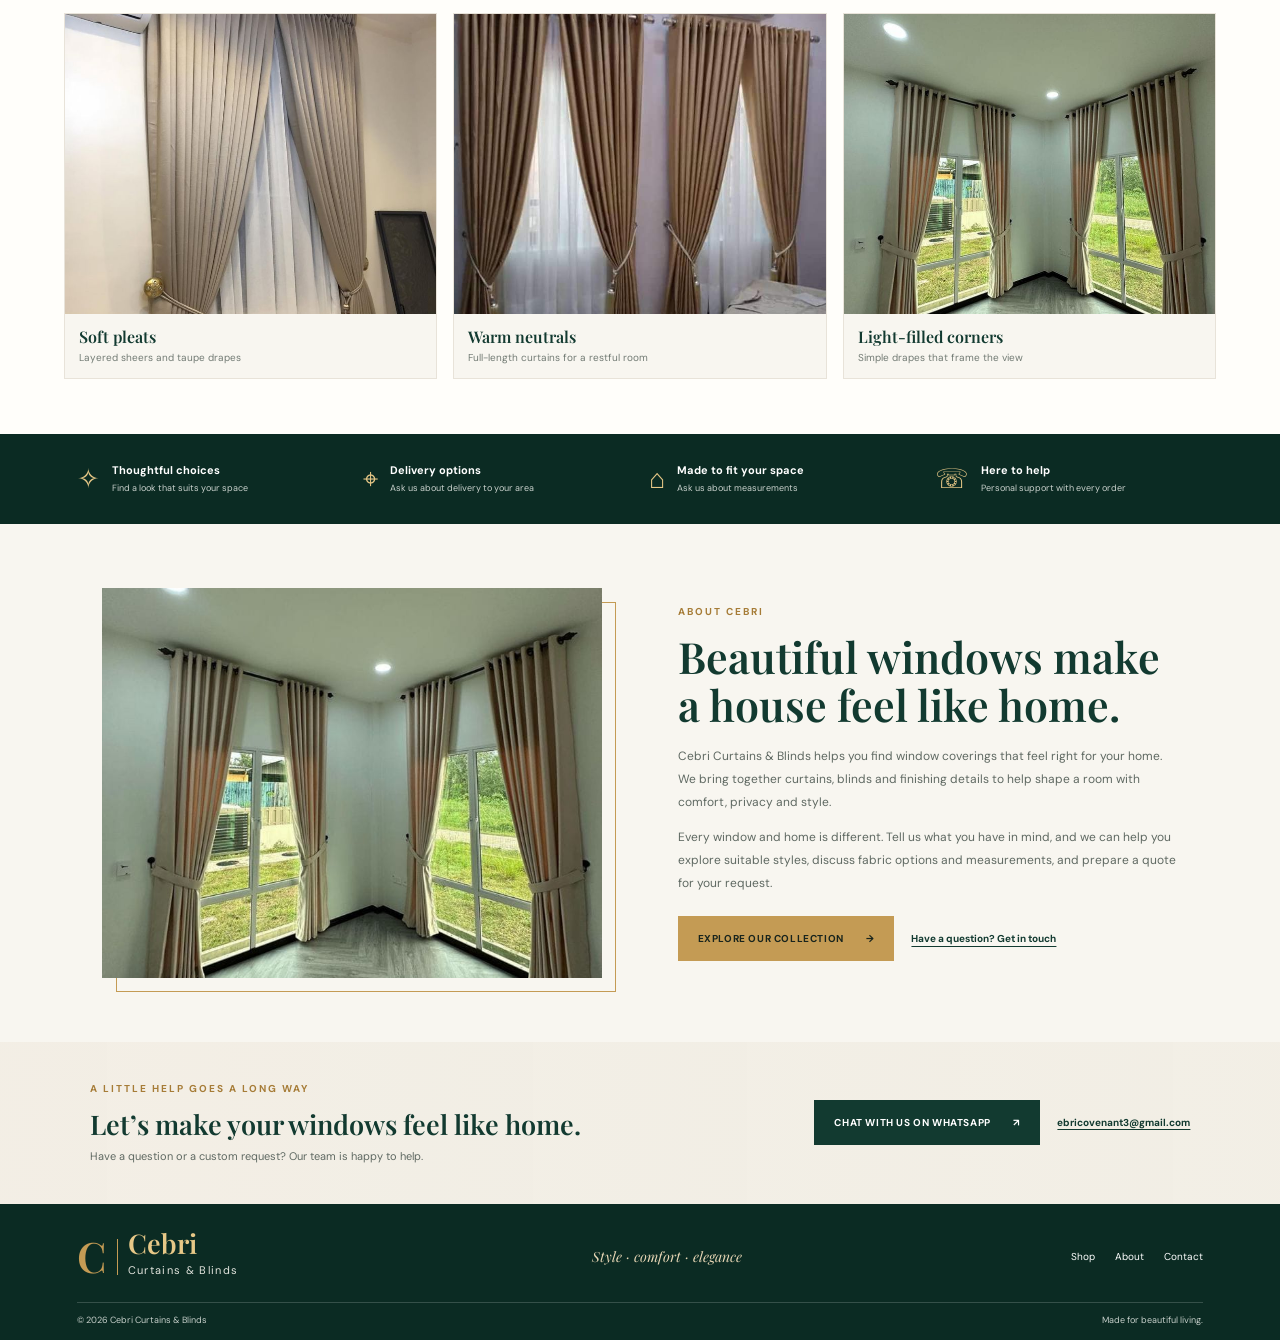
==== commit 9836887d: "Add installation and quote review checkout" ====
--- a/index.html
+++ b/index.html
@@ -22,6 +22,7 @@
       <a class="category" href="shop.html?category=Roller%20Blinds"><img src="https://images.unsplash.com/photo-1513694203232-719a280e022f?auto=format&amp;fit=crop&amp;w=600&amp;q=80" alt="Bright, modern home interior"><div class="category-info"><strong>Roller blinds <span>→</span></strong><small>Simple, sleek light control</small></div></a>
       <a class="category" href="shop.html?category=Blinds"><img src="https://images.unsplash.com/photo-1618221195710-dd6b41faaea6?auto=format&amp;fit=crop&amp;w=600&amp;q=80" alt="Refined neutral window treatment"><div class="category-info"><strong>Window blinds <span>→</span></strong><small>Privacy with a modern feel</small></div></a>
       <a class="category" href="shop.html?category=Accessories"><img src="https://images.unsplash.com/photo-1615874694520-474822394e73?auto=format&amp;fit=crop&amp;w=600&amp;q=80" alt="Thoughtful home finishing details"><div class="category-info"><strong>Accessories <span>→</span></strong><small>The details that finish a room</small></div></a>
+      <a class="category" href="shop.html?category=Installation"><img src="assets/curtains-corner-room.jpeg" alt="Curtains fitted around bright corner windows"><div class="category-info"><strong>Measuring &amp; installation <span>→</span></strong><small>Request a service quote</small></div></a>
     </section>
     <section class="section products-section" id="products"><div class="section-head"><div><p class="eyebrow">Selected for your home</p><h2>Find your window style</h2></div><button class="text-link" id="viewAll">View all products <span>→</span></button></div><div class="products" id="productsGrid" aria-live="polite"></div></section>
     <section class="section work-section" id="our-work"><div class="section-head"><div><p class="eyebrow">Made for real homes</p><h2>Our curtain work</h2></div><p class="work-intro">A few looks we’ve created for comfortable, beautiful spaces.</p></div><div class="work-grid"><figure><img loading="lazy" src="assets/curtain-pleated-taupe.jpeg" alt="Taupe pleated curtains with sheer panels and decorative tiebacks"><figcaption><strong>Soft pleats</strong><span>Layered sheers and taupe drapes</span></figcaption></figure><figure><img loading="lazy" src="assets/curtains-bedroom.jpeg" alt="Full-length brown curtains framing bedroom windows"><figcaption><strong>Warm neutrals</strong><span>Full-length curtains for a restful room</span></figcaption></figure><figure><img loading="lazy" src="assets/curtains-corner-room.jpeg" alt="Light beige curtains framing corner windows in a bright room"><figcaption><strong>Light-filled corners</strong><span>Simple drapes that frame the view</span></figcaption></figure></div></section>
@@ -30,7 +31,7 @@
     <section class="contact-band" id="contact"><div><p class="eyebrow">A little help goes a long way</p><h2>Let’s make your windows feel like home.</h2><p>Have a question or a custom request? Our team is happy to help.</p></div><div class="contact-actions"><a class="button button-green" id="whatsappLink" href="#">Chat with us on WhatsApp <span>↗</span></a><a class="email-link" id="emailLink" href="#">ebricovenant3@gmail.com</a></div></section>
   </main>
   <footer><div class="footer-top"><a class="brand footer-brand" href="#home"><span class="brand-mark">C</span><span><strong>Cebri</strong><small>Curtains &amp; Blinds</small></span></a><p>Style · comfort · elegance</p><nav aria-label="Footer navigation"><a href="#products">Shop</a><a href="#about">About</a><a href="#contact">Contact</a></nav></div><div class="copyright"><span>© <span id="year"></span> Cebri Curtains &amp; Blinds</span><span>Made for beautiful living.</span></div></footer>
-  <div class="cart-panel hidden" id="cartPanel" role="dialog" aria-modal="true" aria-labelledby="cartTitle"><button class="cart-backdrop" data-close-cart aria-label="Close cart"></button><aside class="cart-drawer"><div class="drawer-head"><div><p class="eyebrow">Your selection</p><h2 id="cartTitle">Shopping bag</h2></div><button class="close-cart" id="closeCart" aria-label="Close cart">×</button></div><div id="cartItems"></div><div class="cart-summary"><p class="fineprint">Final pricing depends on your measurements and fabric choices. We’ll confirm your quote before you order.</p><button class="button button-green checkout-button" id="checkoutButton">Request a quote on WhatsApp <span>↗</span></button></div></aside></div>
+  <div class="cart-panel hidden" id="cartPanel" role="dialog" aria-modal="true" aria-labelledby="cartTitle"><button class="cart-backdrop" data-close-cart aria-label="Close cart"></button><aside class="cart-drawer"><div class="drawer-head"><div><p class="eyebrow">Your selection</p><h2 id="cartTitle">Order review</h2></div><button class="close-cart" id="closeCart" aria-label="Close cart">×</button></div><div id="cartItems"></div><div class="cart-summary"><p class="fineprint" id="bankTransferNote">Cebri will review your request and share the final quote and bank-transfer instructions manually. Please wait for confirmation before transferring.</p><form class="checkout-form" id="checkoutForm"><label>Full name<input name="name" autocomplete="name" required placeholder="Your name"></label><label>Phone number<input name="phone" type="tel" autocomplete="tel" required placeholder="Your phone number"></label><label>Delivery address <span>(optional)</span><textarea name="address" autocomplete="street-address" placeholder="Address or area"></textarea></label><label>Measurements or order notes <span>(optional)</span><textarea name="notes" placeholder="Window sizes, fabric choices or installation request"></textarea></label><label>Preferred payment<select name="payment"><option>Bank transfer after quote approval</option></select></label><button class="button button-green checkout-button" id="checkoutButton" type="submit">Send order for review <span>↗</span></button></form></div></aside></div>
   <div class="toast hidden" id="toast" role="status"></div>
   <script src="script.js"></script>
 </body>
--- a/styles.css
+++ b/styles.css
@@ -9,6 +9,9 @@
 .quote-label{color:var(--green);font-size:10px;font-weight:700;letter-spacing:.03em}
 .shop-hero{padding:55px 8% 58px;background:linear-gradient(90deg,#0b2b23ed,#0b2b23a8),url('assets/curtains-corner-room.jpeg') center 42%/cover;color:#fff}.shop-hero .eyebrow{color:var(--gold-light)}.shop-hero h1{margin:0;font:500 clamp(37px,4.6vw,57px)/1.08 'Playfair Display',Georgia,serif}.shop-hero h1 em{color:var(--gold-light)}.shop-hero>p:last-child{max-width:490px;margin:14px 0 0;color:#f1f1eb;font-size:12px;line-height:1.8}.shop-catalog{padding-top:48px;padding-bottom:60px;scroll-margin-top:95px}.shop-heading{display:flex;justify-content:space-between;align-items:end;gap:15px;margin-bottom:20px}.shop-heading h2,.shop-help h2{margin:0;color:var(--green);font:600 30px/1.2 'Playfair Display',Georgia,serif}.shop-heading .eyebrow{margin-bottom:5px}.category-filters{display:flex;gap:8px;flex-wrap:wrap;margin-bottom:12px}.filter-button{padding:9px 14px;border:1px solid var(--line);background:#fffefa;color:var(--green);font-size:10px;font-weight:700;transition:background .2s,color .2s,border .2s}.filter-button:hover,.filter-button.active{border-color:var(--green);background:var(--green);color:#fff}.shop-result{margin:0 0 14px;color:var(--muted);font-size:10px}.back-link{color:var(--green);font-size:10px;font-weight:700}.shop-help{display:flex;align-items:center;justify-content:space-between;gap:25px;padding:35px 8%;background:#f0ece1}.shop-help .eyebrow{margin-bottom:6px}.shop-help h2{font-size:25px}.shop-help p:not(.eyebrow){margin:7px 0 0;color:var(--muted);font-size:11px}.shop-help .button{white-space:nowrap}
 @media(max-width:720px){.shop-hero{padding:42px 6%}.shop-catalog{padding-top:35px}.shop-heading{align-items:flex-start;flex-direction:column}.shop-heading h2{font-size:27px}.category-filters{gap:7px}.filter-button{padding:8px 10px}.shop-help{align-items:flex-start;flex-direction:column;padding:30px 6%}}
+.categories{grid-template-columns:repeat(5,minmax(0,1fr))}
+@media(max-width:720px){.categories{grid-template-columns:repeat(2,minmax(0,1fr))}}
+.checkout-form{display:grid;gap:11px;margin-top:15px}.checkout-form label{display:block;color:var(--green);font-size:11px;font-weight:700}.checkout-form label span{color:var(--muted);font-size:9px;font-weight:400}.checkout-form input,.checkout-form textarea,.checkout-form select{display:block;width:100%;margin-top:5px;padding:10px 11px;border:1px solid var(--line);border-radius:2px;background:#fff;color:var(--ink);font:11px 'DM Sans',Arial,sans-serif}.checkout-form textarea{min-height:63px;resize:vertical}.checkout-form input:focus,.checkout-form textarea:focus,.checkout-form select:focus{outline:2px solid #c49b5480;border-color:var(--gold)}.checkout-form .checkout-button{width:100%;margin-top:3px}.checkout-button{white-space:normal}
 .work-section{background:#fffefa;padding-top:48px;padding-bottom:55px}.work-section .section-head{align-items:end}.work-intro{max-width:300px;margin:0;color:var(--muted);font-size:11px}.work-grid{display:grid;grid-template-columns:repeat(3,minmax(0,1fr));gap:16px}.work-grid figure{margin:0;background:var(--cream);border:1px solid var(--line)}.work-grid img{display:block;width:100%;height:300px;object-fit:cover;object-position:center 40%}.work-grid figcaption{display:flex;flex-direction:column;gap:3px;padding:12px 14px}.work-grid figcaption strong{font:600 16px 'Playfair Display',Georgia,serif;color:var(--green)}.work-grid figcaption span{font-size:10px;color:var(--muted)}
 @media(max-width:720px){.work-section .section-head{align-items:flex-start;flex-direction:column}.work-grid{grid-template-columns:1fr;gap:13px}.work-grid img{height:340px}}
 .about-section{display:grid;grid-template-columns:minmax(0,1fr) minmax(0,1fr);align-items:center;gap:7%;padding:64px 8%;background:var(--cream);scroll-margin-top:95px}.about-image{position:relative}.about-image:before{content:"";position:absolute;inset:14px -14px -14px 14px;border:1px solid var(--gold);pointer-events:none}.about-image img{position:relative;display:block;width:100%;height:390px;object-fit:cover}.about-copy{max-width:500px}.about-copy h2{margin:0 0 17px;color:var(--green);font:600 clamp(29px,3.4vw,43px)/1.12 'Playfair Display',Georgia,serif}.about-copy>p:not(.eyebrow){color:#5f6962;font-size:12px;line-height:1.9;margin:0 0 13px}.about-copy .button{margin-top:8px}.about-contact{margin-left:17px;color:var(--green);font-size:10px;font-weight:700;text-decoration:underline;text-underline-offset:4px}
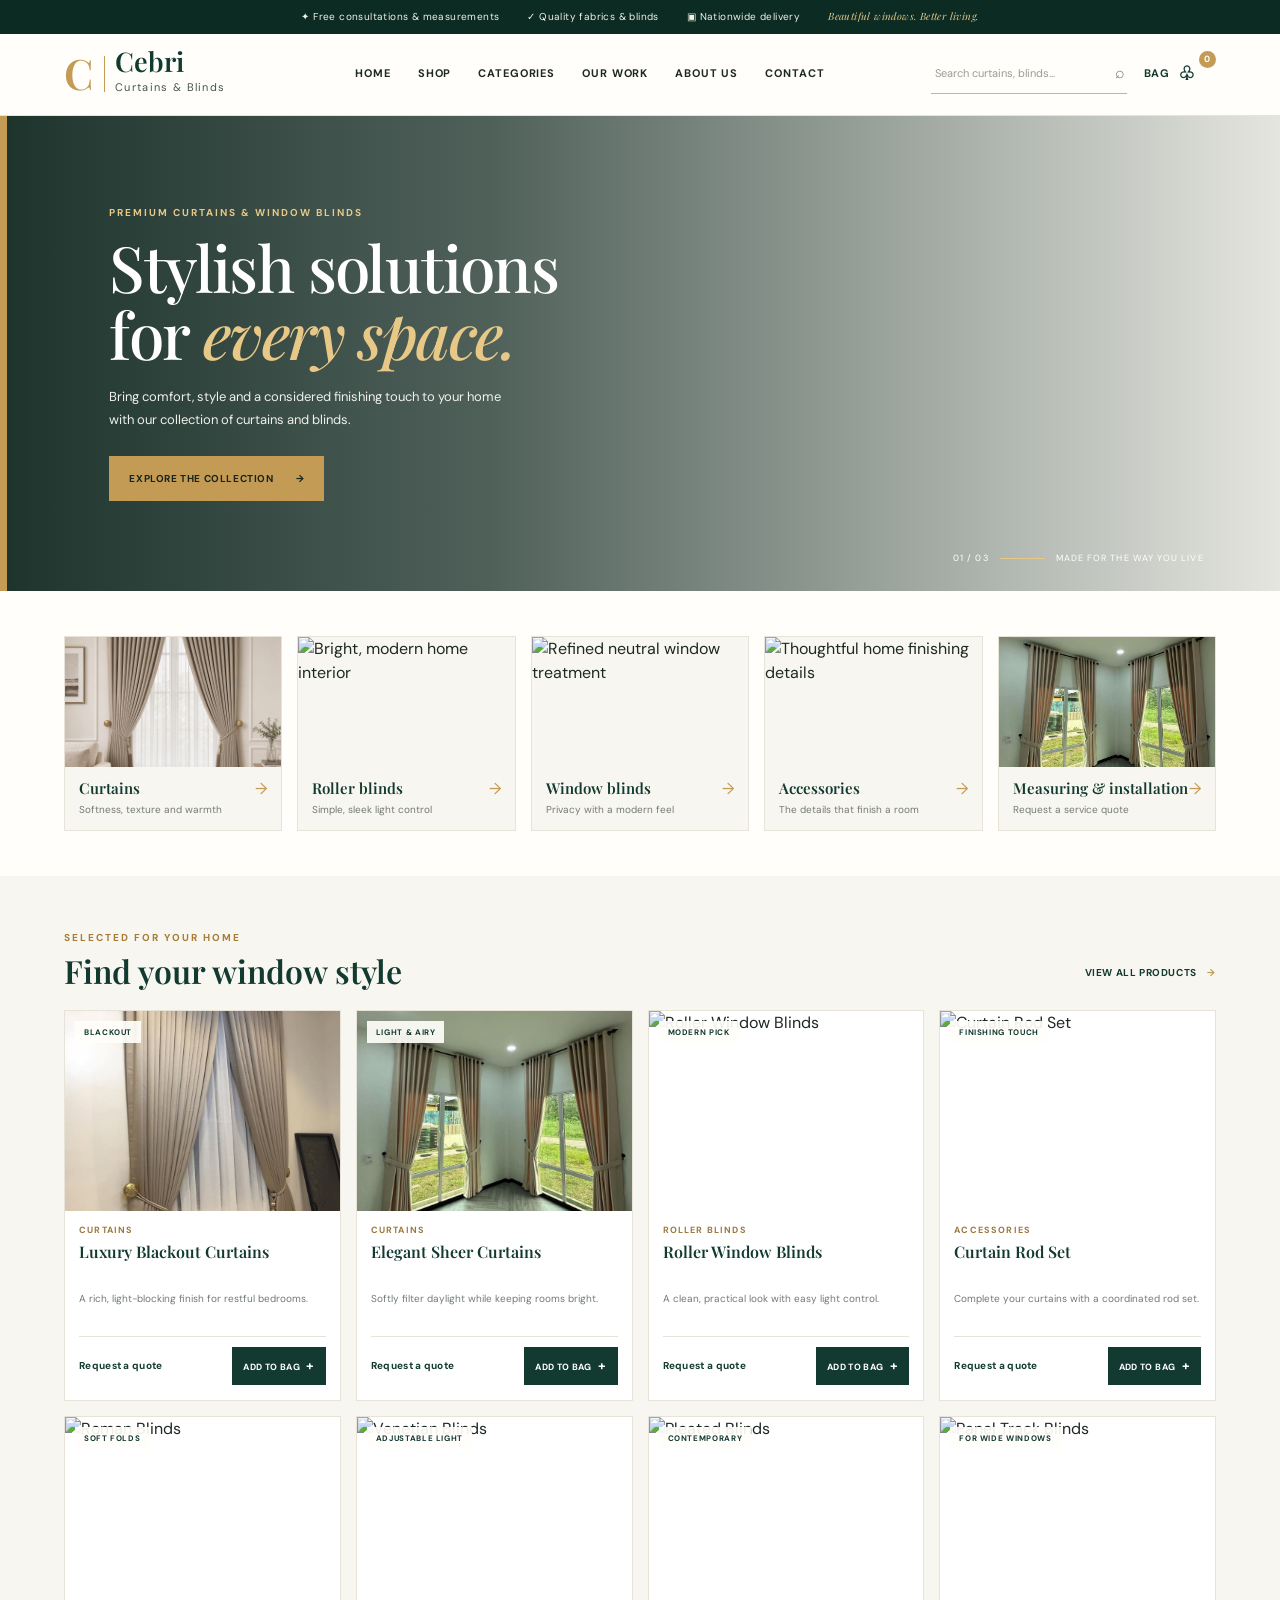
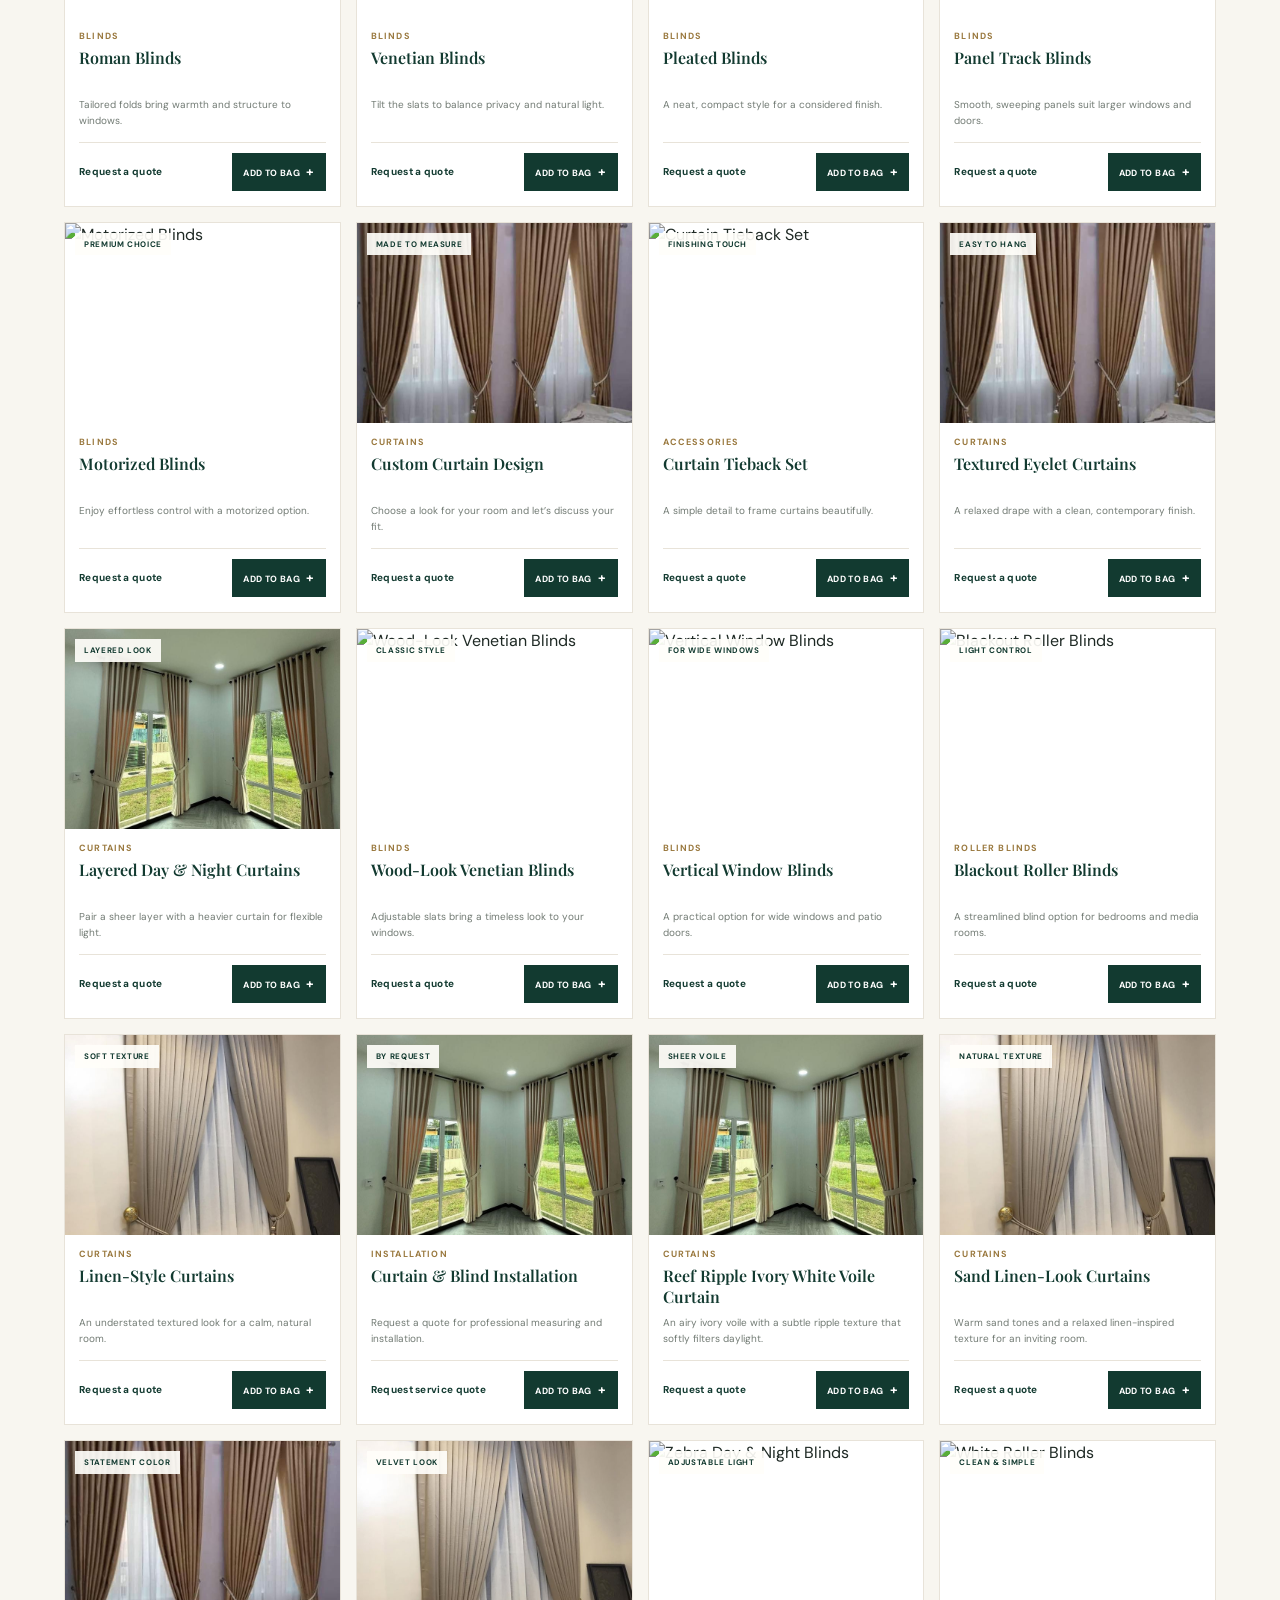
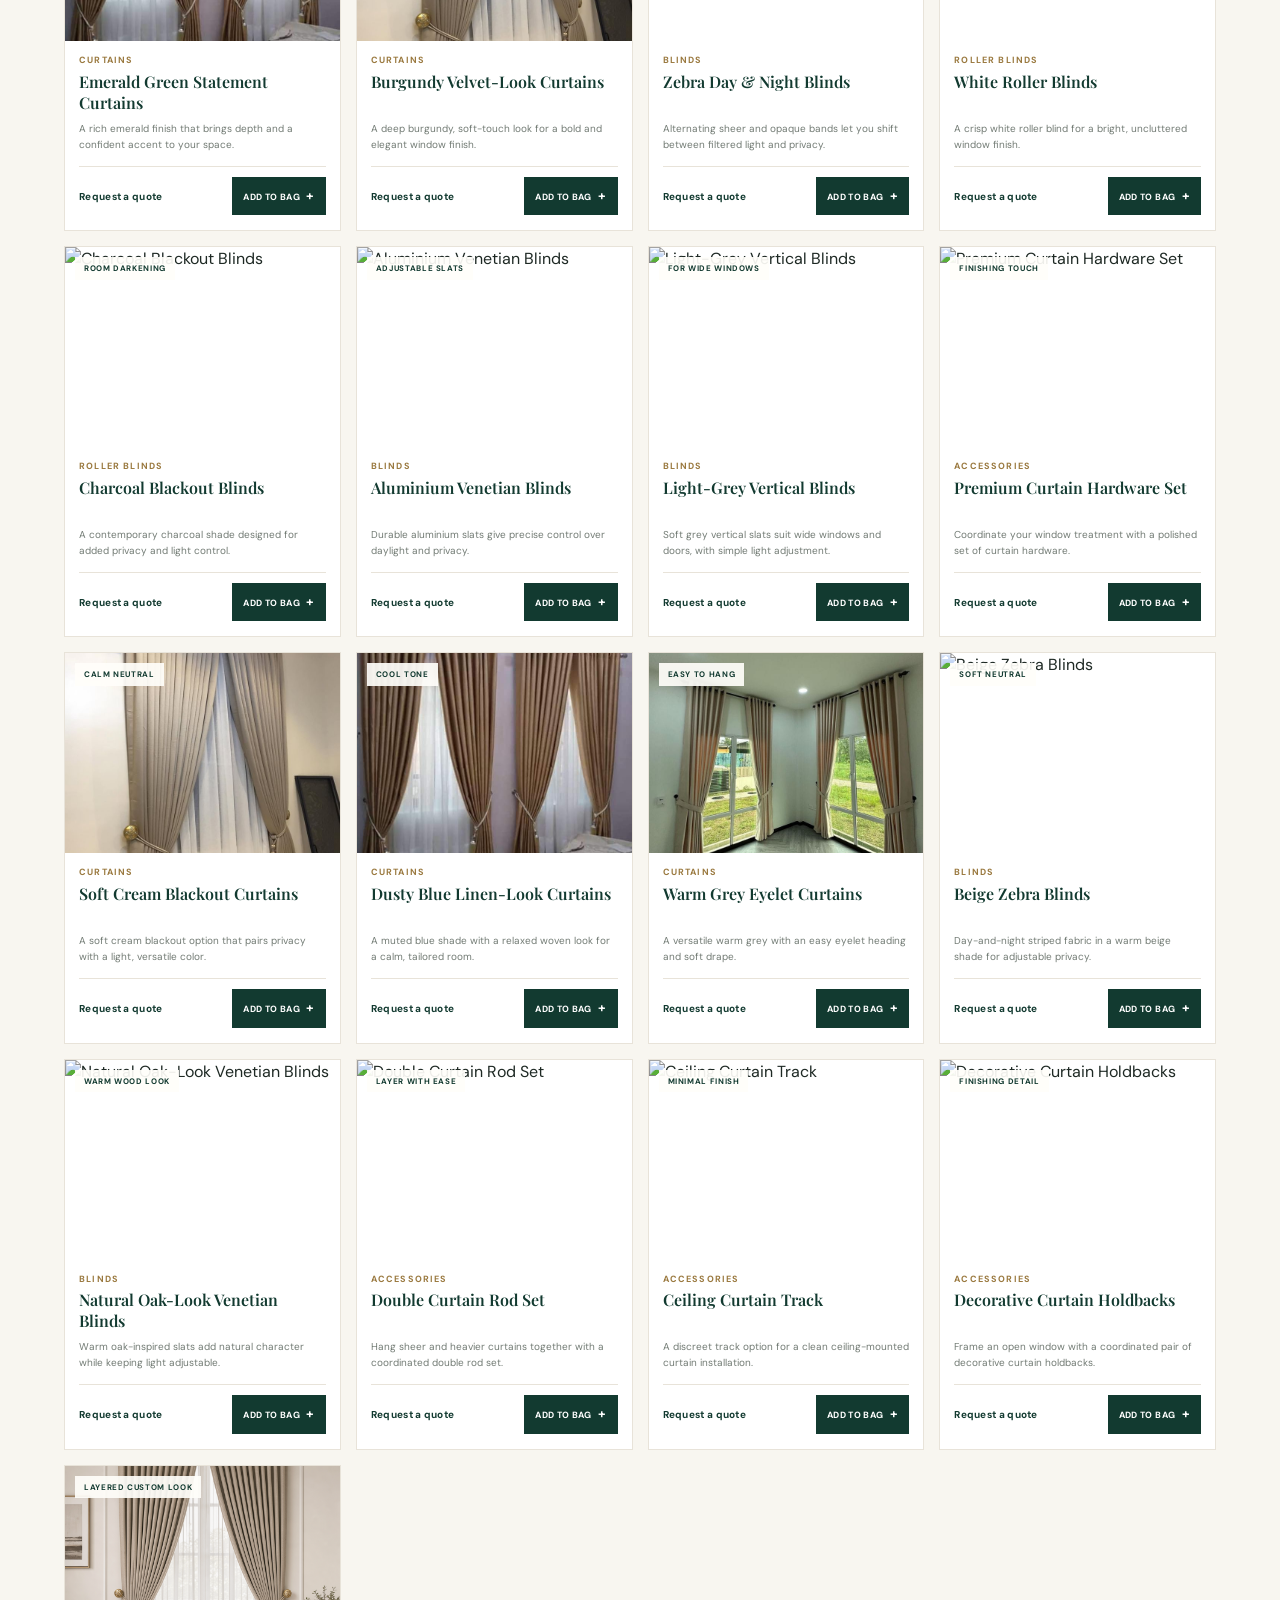
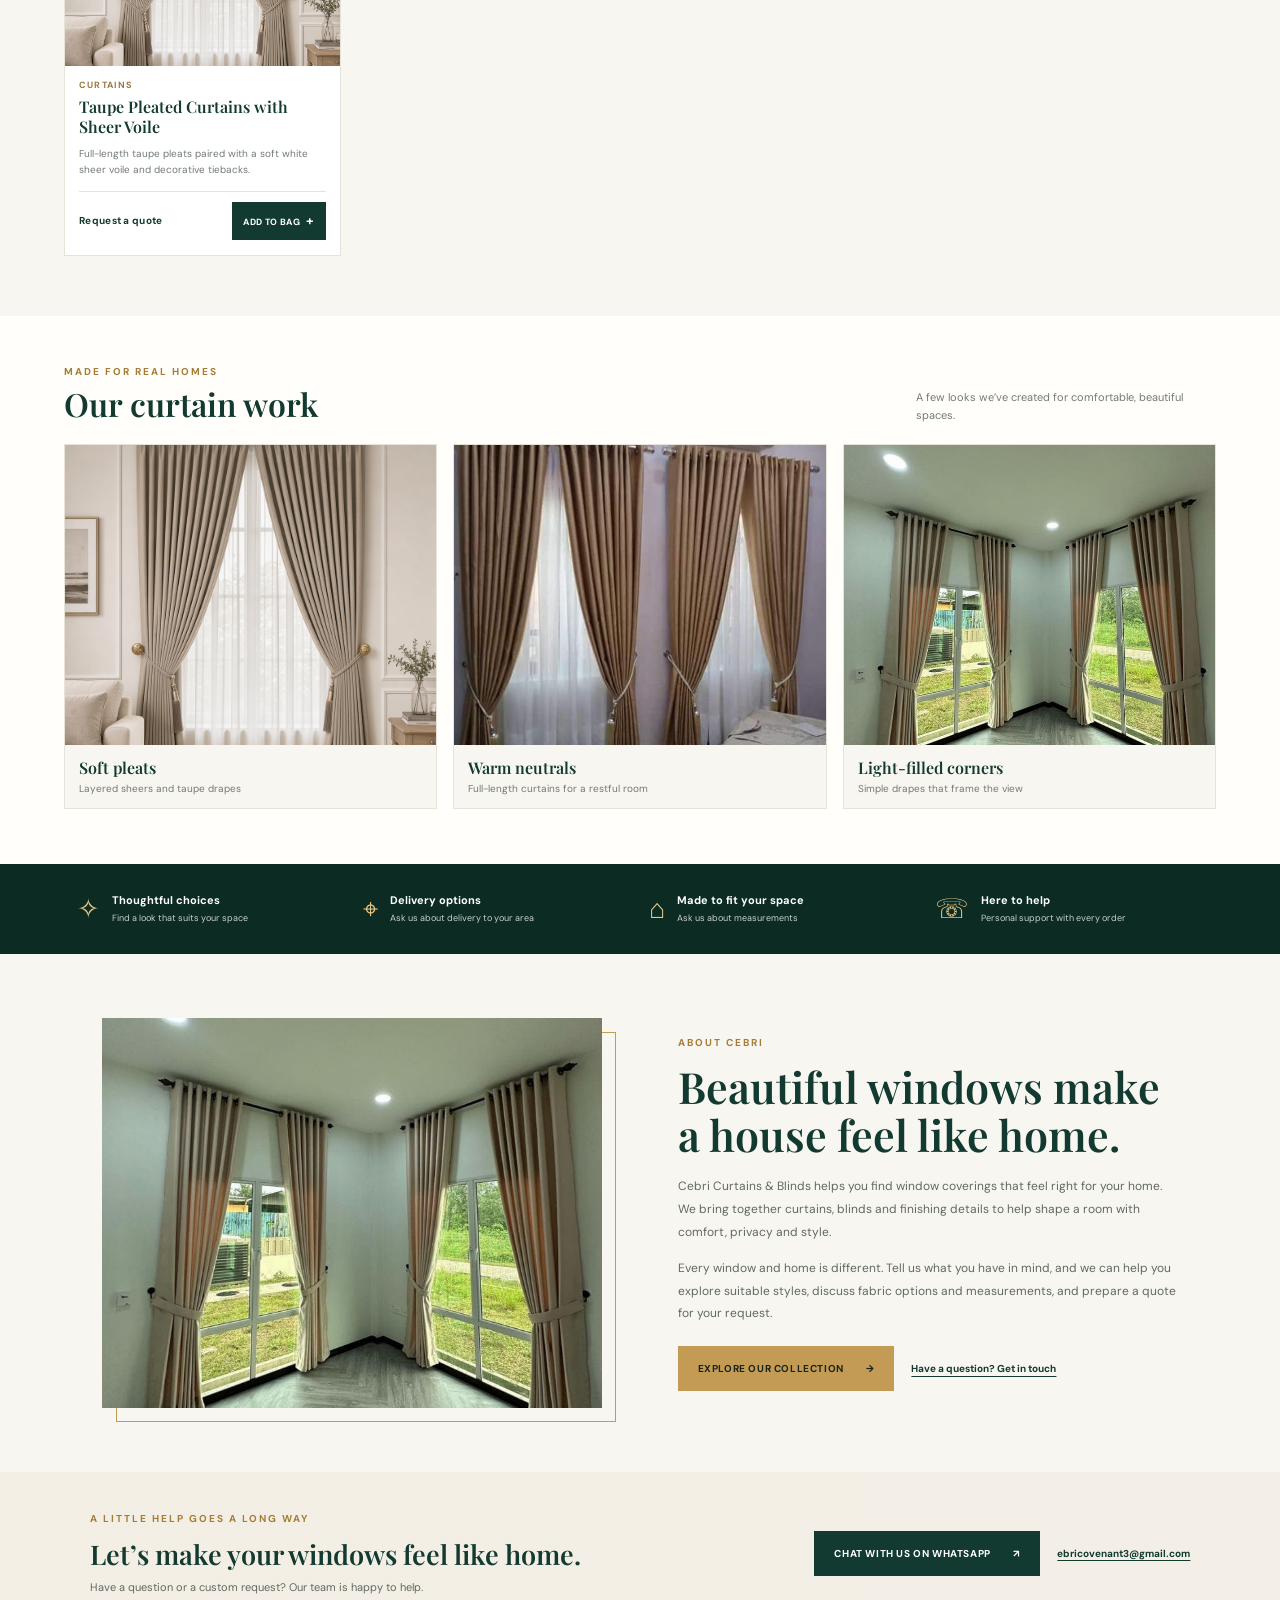
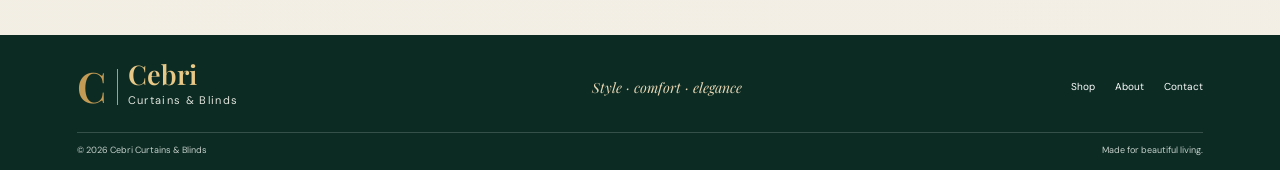
==== commit 01776c7c: "Add polished taupe curtain product image" ====
--- a/index.html
+++ b/index.html
@@ -18,14 +18,14 @@
   <main id="home">
     <section class="hero"><div class="hero-copy"><p class="eyebrow">Premium curtains &amp; window blinds</p><h1>Stylish solutions<br>for <em>every space.</em></h1><p>Bring comfort, style and a considered finishing touch to your home with our collection of curtains and blinds.</p><a class="button button-gold" href="shop.html">Explore the collection <span>→</span></a></div><div class="hero-note"><span>01 / 03</span><i></i><span>Made for the way you live</span></div></section>
     <section class="section categories" id="categories" aria-label="Shop by category">
-      <a class="category" href="shop.html?category=Curtains"><img src="assets/curtain-pleated-taupe.jpeg" alt="Taupe pleated curtains with sheer inner curtains"><div class="category-info"><strong>Curtains <span>→</span></strong><small>Softness, texture and warmth</small></div></a>
+      <a class="category" href="shop.html?category=Curtains"><img src="assets/curtains-polished-product.png" alt="Taupe pleated curtains with sheer inner curtains"><div class="category-info"><strong>Curtains <span>→</span></strong><small>Softness, texture and warmth</small></div></a>
       <a class="category" href="shop.html?category=Roller%20Blinds"><img src="https://images.unsplash.com/photo-1513694203232-719a280e022f?auto=format&amp;fit=crop&amp;w=600&amp;q=80" alt="Bright, modern home interior"><div class="category-info"><strong>Roller blinds <span>→</span></strong><small>Simple, sleek light control</small></div></a>
       <a class="category" href="shop.html?category=Blinds"><img src="https://images.unsplash.com/photo-1618221195710-dd6b41faaea6?auto=format&amp;fit=crop&amp;w=600&amp;q=80" alt="Refined neutral window treatment"><div class="category-info"><strong>Window blinds <span>→</span></strong><small>Privacy with a modern feel</small></div></a>
       <a class="category" href="shop.html?category=Accessories"><img src="https://images.unsplash.com/photo-1615874694520-474822394e73?auto=format&amp;fit=crop&amp;w=600&amp;q=80" alt="Thoughtful home finishing details"><div class="category-info"><strong>Accessories <span>→</span></strong><small>The details that finish a room</small></div></a>
       <a class="category" href="shop.html?category=Installation"><img src="assets/curtains-corner-room.jpeg" alt="Curtains fitted around bright corner windows"><div class="category-info"><strong>Measuring &amp; installation <span>→</span></strong><small>Request a service quote</small></div></a>
     </section>
     <section class="section products-section" id="products"><div class="section-head"><div><p class="eyebrow">Selected for your home</p><h2>Find your window style</h2></div><button class="text-link" id="viewAll">View all products <span>→</span></button></div><div class="products" id="productsGrid" aria-live="polite"></div></section>
-    <section class="section work-section" id="our-work"><div class="section-head"><div><p class="eyebrow">Made for real homes</p><h2>Our curtain work</h2></div><p class="work-intro">A few looks we’ve created for comfortable, beautiful spaces.</p></div><div class="work-grid"><figure><img loading="lazy" src="assets/curtain-pleated-taupe.jpeg" alt="Taupe pleated curtains with sheer panels and decorative tiebacks"><figcaption><strong>Soft pleats</strong><span>Layered sheers and taupe drapes</span></figcaption></figure><figure><img loading="lazy" src="assets/curtains-bedroom.jpeg" alt="Full-length brown curtains framing bedroom windows"><figcaption><strong>Warm neutrals</strong><span>Full-length curtains for a restful room</span></figcaption></figure><figure><img loading="lazy" src="assets/curtains-corner-room.jpeg" alt="Light beige curtains framing corner windows in a bright room"><figcaption><strong>Light-filled corners</strong><span>Simple drapes that frame the view</span></figcaption></figure></div></section>
+    <section class="section work-section" id="our-work"><div class="section-head"><div><p class="eyebrow">Made for real homes</p><h2>Our curtain work</h2></div><p class="work-intro">A few looks we’ve created for comfortable, beautiful spaces.</p></div><div class="work-grid"><figure><img loading="lazy" src="assets/curtains-polished-product.png" alt="Taupe pleated curtains with sheer panels and decorative tiebacks"><figcaption><strong>Soft pleats</strong><span>Layered sheers and taupe drapes</span></figcaption></figure><figure><img loading="lazy" src="assets/curtains-bedroom.jpeg" alt="Full-length brown curtains framing bedroom windows"><figcaption><strong>Warm neutrals</strong><span>Full-length curtains for a restful room</span></figcaption></figure><figure><img loading="lazy" src="assets/curtains-corner-room.jpeg" alt="Light beige curtains framing corner windows in a bright room"><figcaption><strong>Light-filled corners</strong><span>Simple drapes that frame the view</span></figcaption></figure></div></section>
     <section class="benefits" aria-label="Cebri services"><div class="benefit"><span class="symbol">✧</span><span><strong>Thoughtful choices</strong><small>Find a look that suits your space</small></span></div><div class="benefit"><span class="symbol">⌖</span><span><strong>Delivery options</strong><small>Ask us about delivery to your area</small></span></div><div class="benefit"><span class="symbol">⌂</span><span><strong>Made to fit your space</strong><small>Ask us about measurements</small></span></div><div class="benefit"><span class="symbol">☏</span><span><strong>Here to help</strong><small>Personal support with every order</small></span></div></section>
     <section class="about-section" id="about"><div class="about-image"><img loading="lazy" src="assets/curtains-corner-room.jpeg" alt="Cebri curtains framing bright corner windows"></div><div class="about-copy"><p class="eyebrow">About Cebri</p><h2>Beautiful windows make a house feel like home.</h2><p>Cebri Curtains &amp; Blinds helps you find window coverings that feel right for your home. We bring together curtains, blinds and finishing details to help shape a room with comfort, privacy and style.</p><p>Every window and home is different. Tell us what you have in mind, and we can help you explore suitable styles, discuss fabric options and measurements, and prepare a quote for your request.</p><a class="button button-gold" href="shop.html">Explore our collection <span>→</span></a><a class="about-contact" href="#contact">Have a question? Get in touch</a></div></section>
     <section class="contact-band" id="contact"><div><p class="eyebrow">A little help goes a long way</p><h2>Let’s make your windows feel like home.</h2><p>Have a question or a custom request? Our team is happy to help.</p></div><div class="contact-actions"><a class="button button-green" id="whatsappLink" href="#">Chat with us on WhatsApp <span>↗</span></a><a class="email-link" id="emailLink" href="#">ebricovenant3@gmail.com</a></div></section>
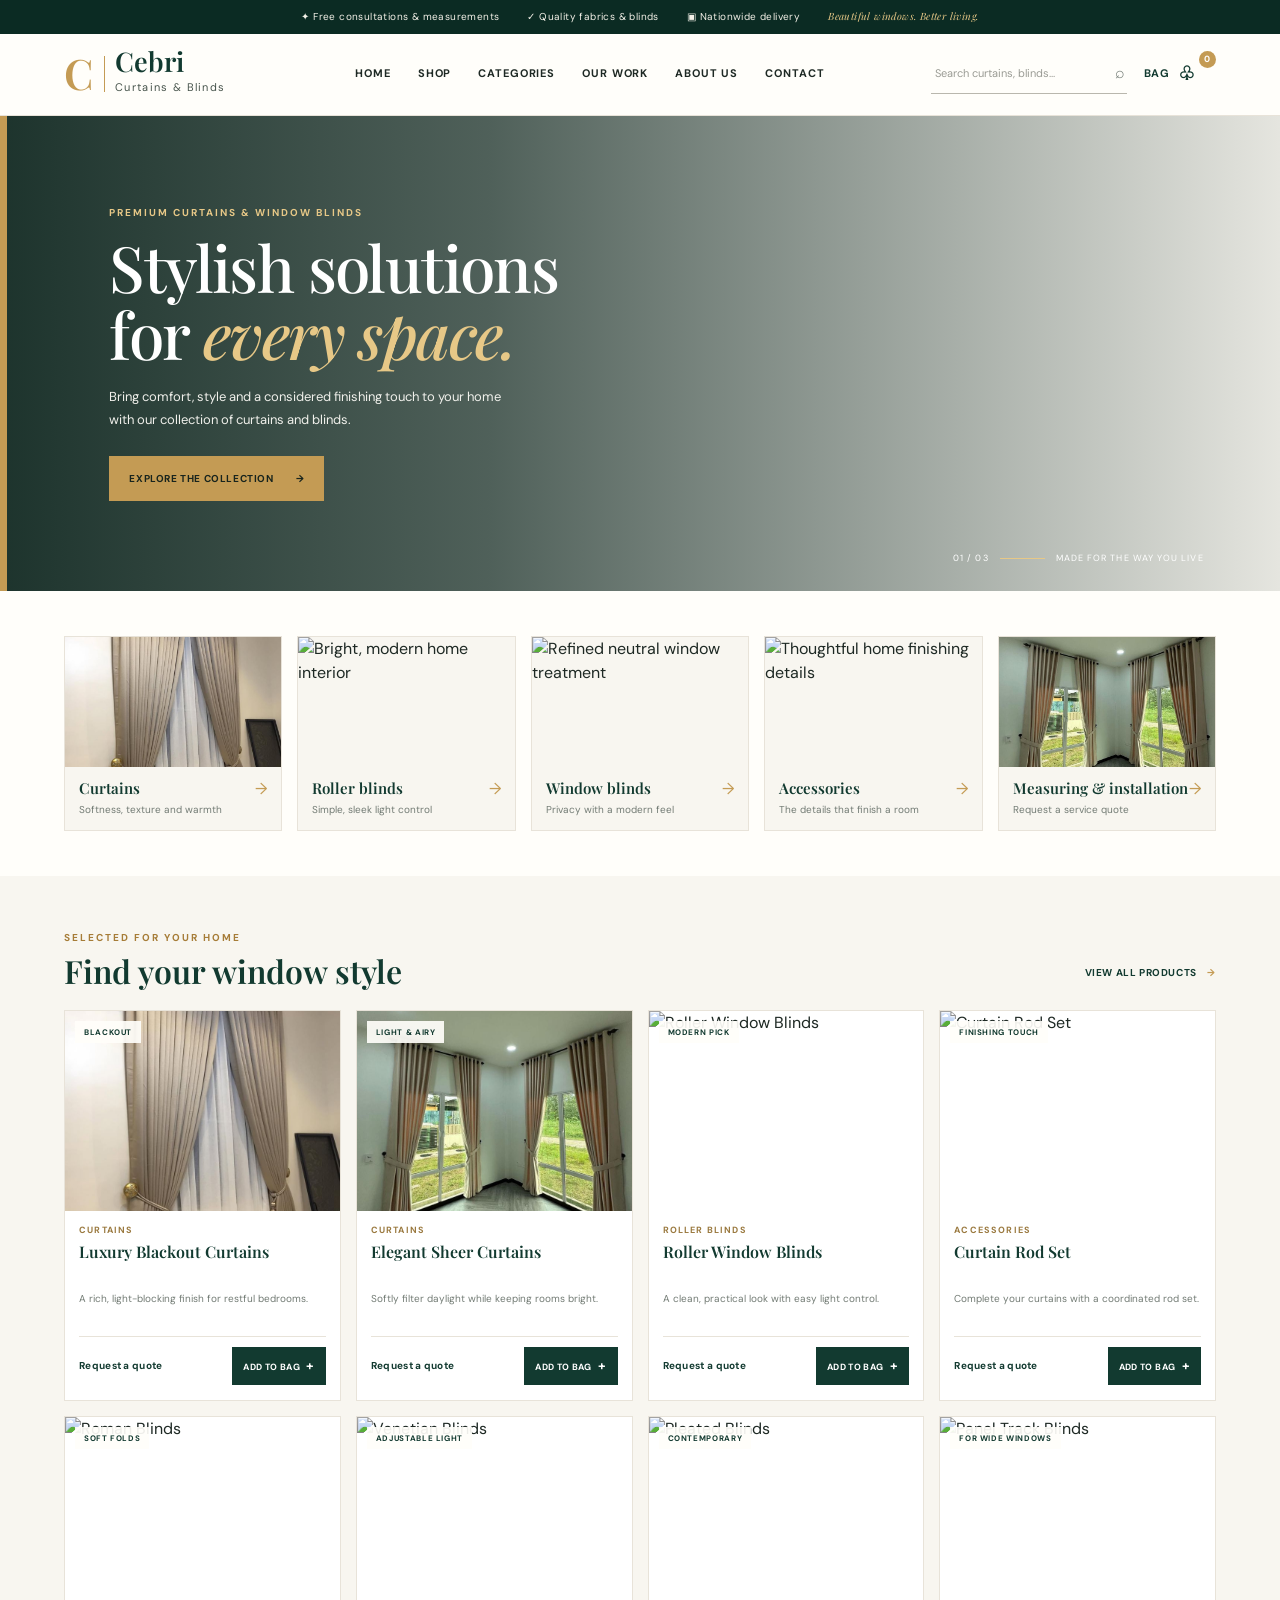
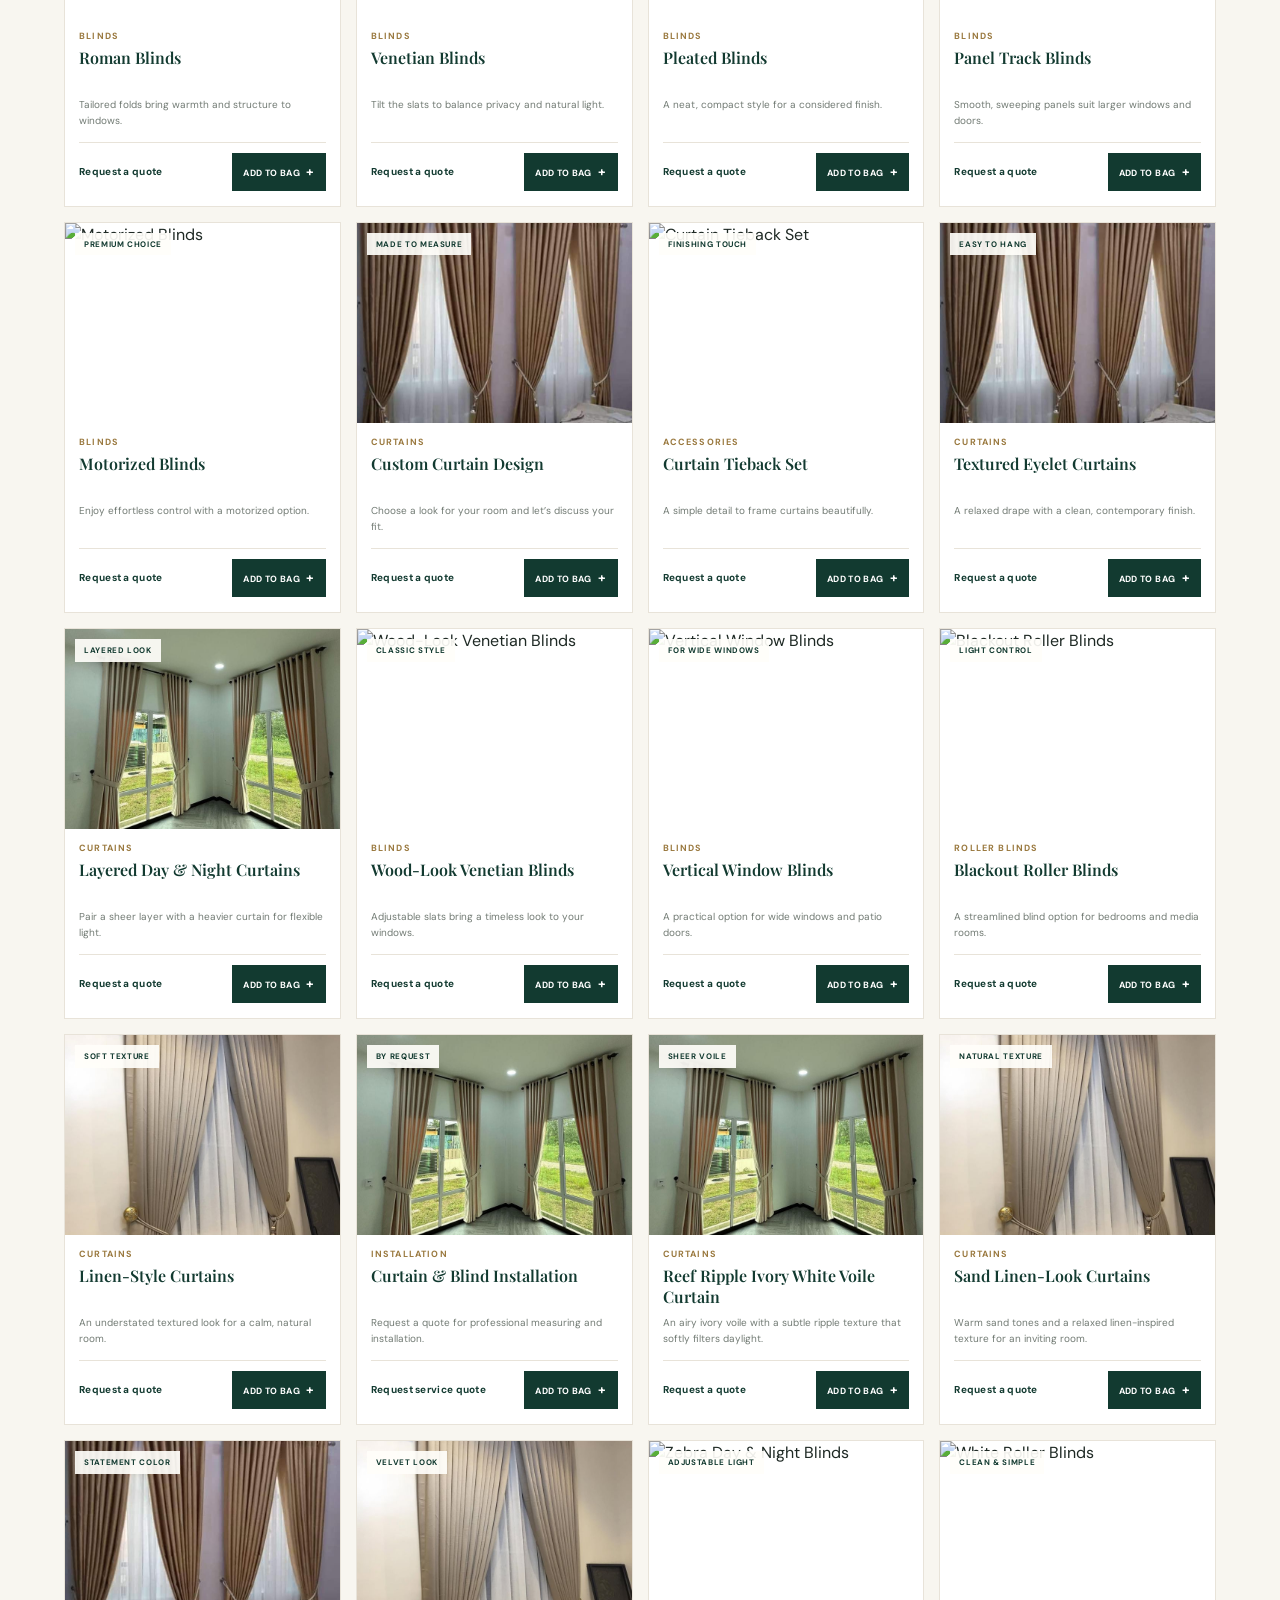
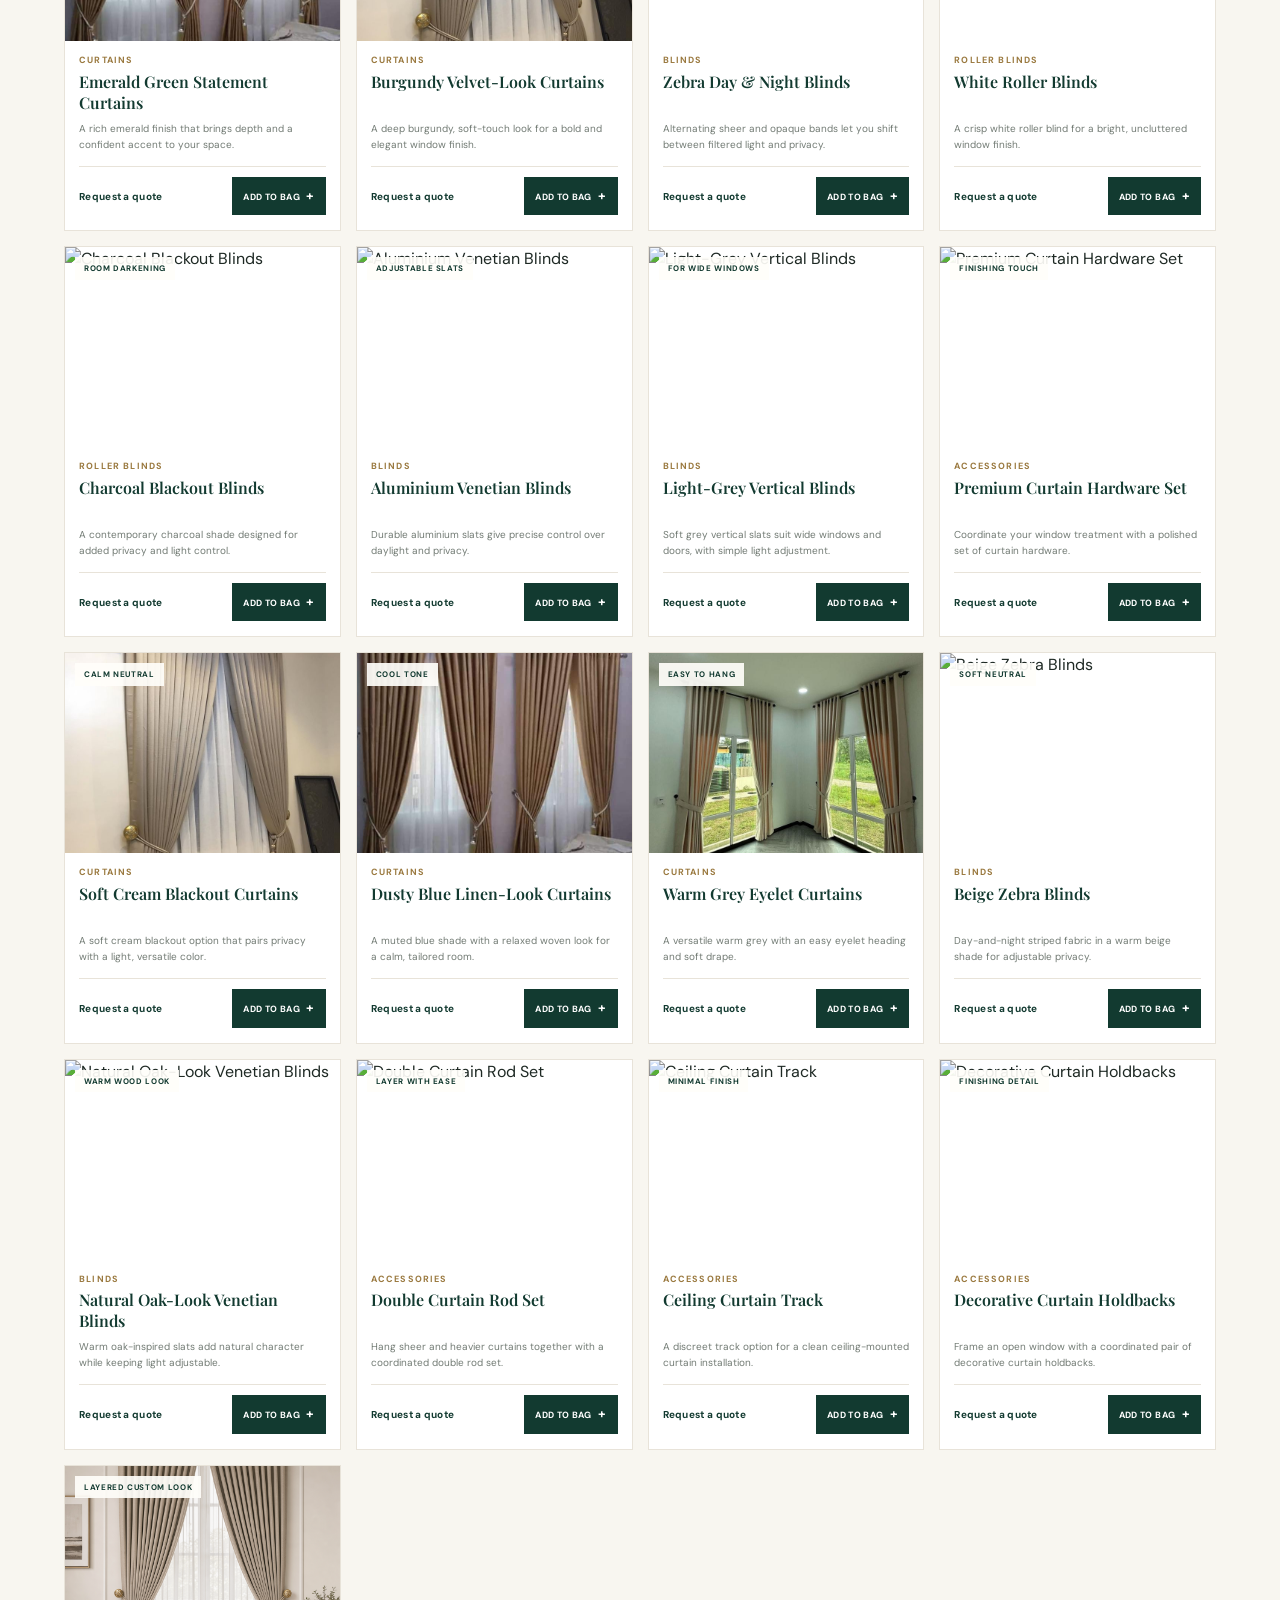
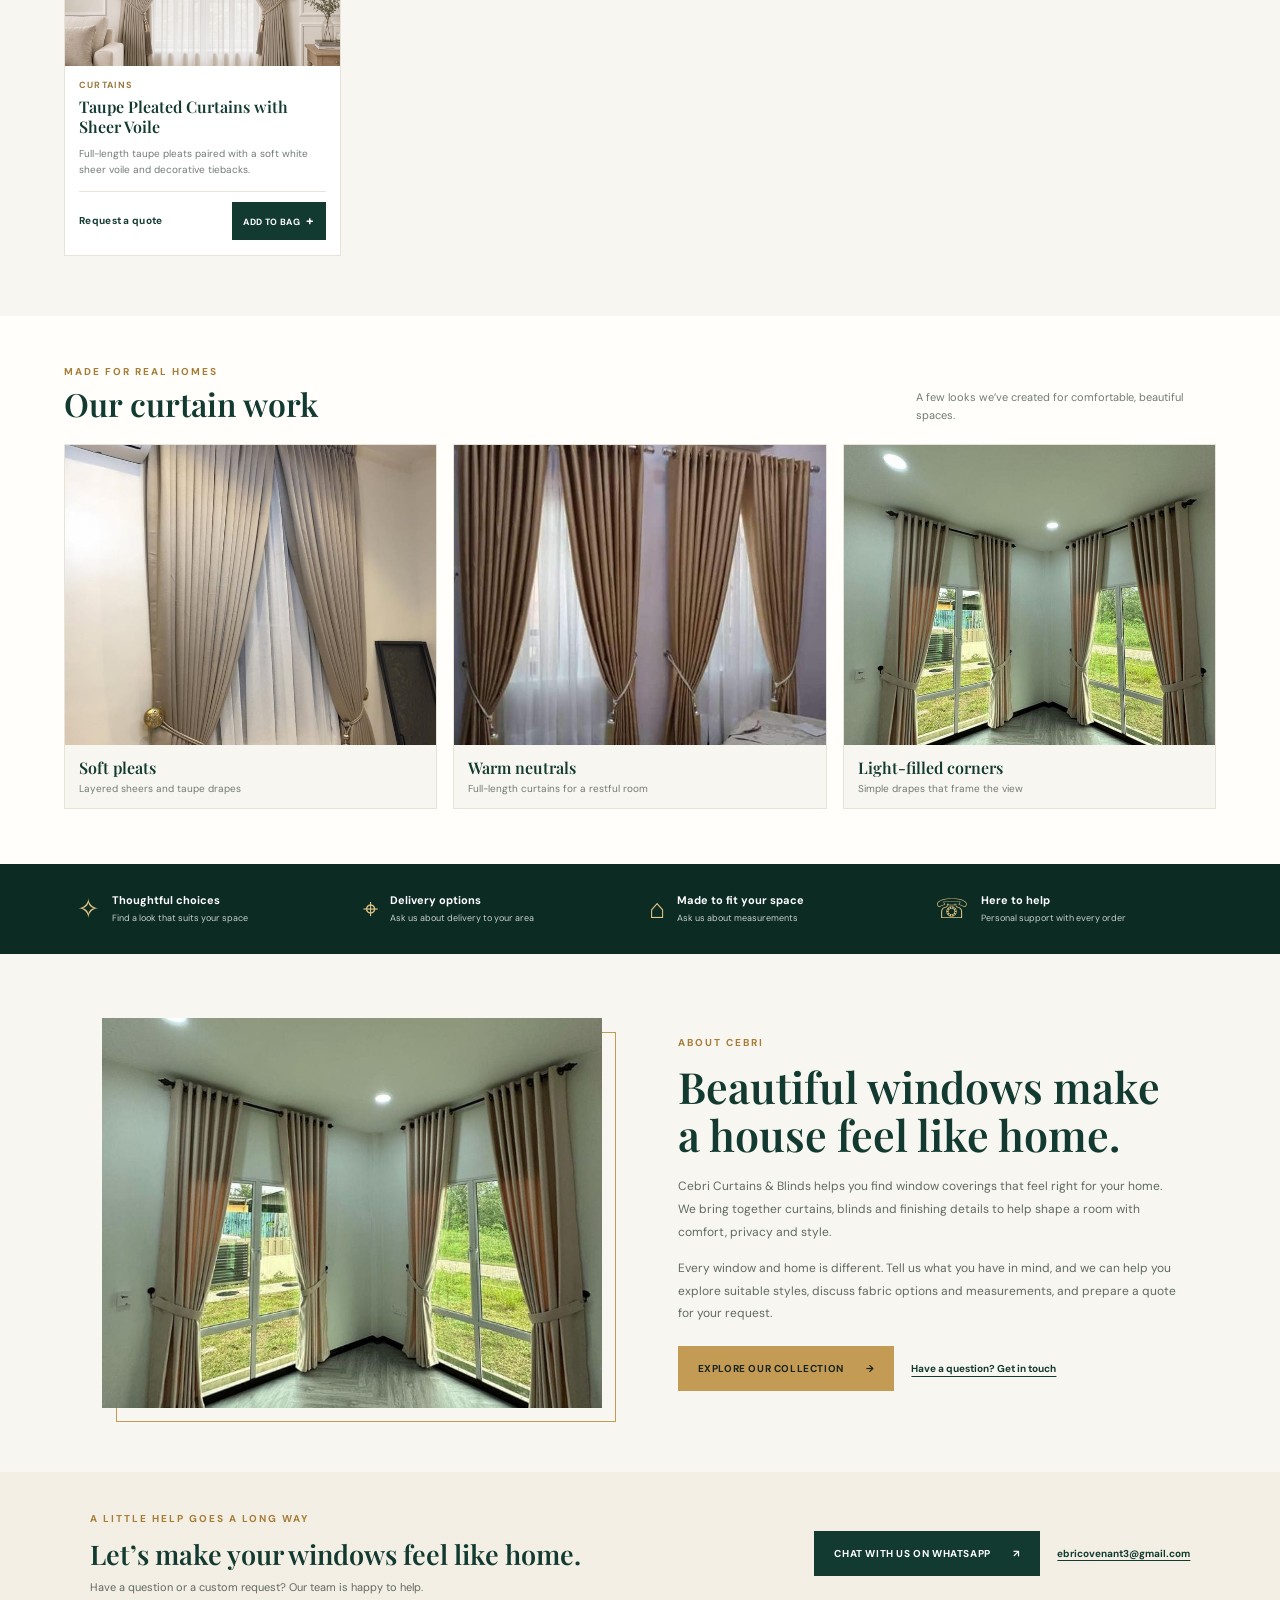
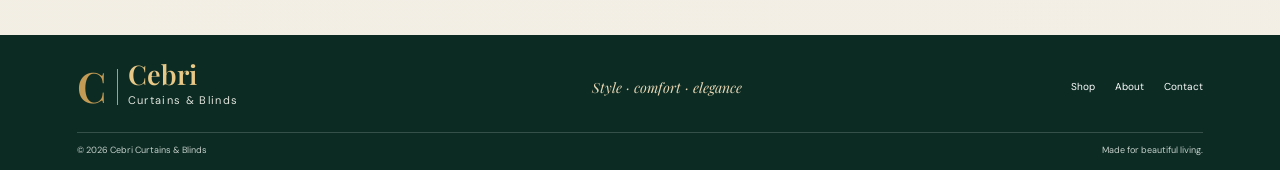
==== commit 9858e779: "Remove repeated curtain product photo from homepage" ====
--- a/index.html
+++ b/index.html
@@ -18,14 +18,14 @@
   <main id="home">
     <section class="hero"><div class="hero-copy"><p class="eyebrow">Premium curtains &amp; window blinds</p><h1>Stylish solutions<br>for <em>every space.</em></h1><p>Bring comfort, style and a considered finishing touch to your home with our collection of curtains and blinds.</p><a class="button button-gold" href="shop.html">Explore the collection <span>→</span></a></div><div class="hero-note"><span>01 / 03</span><i></i><span>Made for the way you live</span></div></section>
     <section class="section categories" id="categories" aria-label="Shop by category">
-      <a class="category" href="shop.html?category=Curtains"><img src="assets/curtains-polished-product.png" alt="Taupe pleated curtains with sheer inner curtains"><div class="category-info"><strong>Curtains <span>→</span></strong><small>Softness, texture and warmth</small></div></a>
+      <a class="category" href="shop.html?category=Curtains"><img src="assets/curtain-pleated-taupe.jpeg" alt="Taupe pleated curtains with sheer inner curtains"><div class="category-info"><strong>Curtains <span>→</span></strong><small>Softness, texture and warmth</small></div></a>
       <a class="category" href="shop.html?category=Roller%20Blinds"><img src="https://images.unsplash.com/photo-1513694203232-719a280e022f?auto=format&amp;fit=crop&amp;w=600&amp;q=80" alt="Bright, modern home interior"><div class="category-info"><strong>Roller blinds <span>→</span></strong><small>Simple, sleek light control</small></div></a>
       <a class="category" href="shop.html?category=Blinds"><img src="https://images.unsplash.com/photo-1618221195710-dd6b41faaea6?auto=format&amp;fit=crop&amp;w=600&amp;q=80" alt="Refined neutral window treatment"><div class="category-info"><strong>Window blinds <span>→</span></strong><small>Privacy with a modern feel</small></div></a>
       <a class="category" href="shop.html?category=Accessories"><img src="https://images.unsplash.com/photo-1615874694520-474822394e73?auto=format&amp;fit=crop&amp;w=600&amp;q=80" alt="Thoughtful home finishing details"><div class="category-info"><strong>Accessories <span>→</span></strong><small>The details that finish a room</small></div></a>
       <a class="category" href="shop.html?category=Installation"><img src="assets/curtains-corner-room.jpeg" alt="Curtains fitted around bright corner windows"><div class="category-info"><strong>Measuring &amp; installation <span>→</span></strong><small>Request a service quote</small></div></a>
     </section>
     <section class="section products-section" id="products"><div class="section-head"><div><p class="eyebrow">Selected for your home</p><h2>Find your window style</h2></div><button class="text-link" id="viewAll">View all products <span>→</span></button></div><div class="products" id="productsGrid" aria-live="polite"></div></section>
-    <section class="section work-section" id="our-work"><div class="section-head"><div><p class="eyebrow">Made for real homes</p><h2>Our curtain work</h2></div><p class="work-intro">A few looks we’ve created for comfortable, beautiful spaces.</p></div><div class="work-grid"><figure><img loading="lazy" src="assets/curtains-polished-product.png" alt="Taupe pleated curtains with sheer panels and decorative tiebacks"><figcaption><strong>Soft pleats</strong><span>Layered sheers and taupe drapes</span></figcaption></figure><figure><img loading="lazy" src="assets/curtains-bedroom.jpeg" alt="Full-length brown curtains framing bedroom windows"><figcaption><strong>Warm neutrals</strong><span>Full-length curtains for a restful room</span></figcaption></figure><figure><img loading="lazy" src="assets/curtains-corner-room.jpeg" alt="Light beige curtains framing corner windows in a bright room"><figcaption><strong>Light-filled corners</strong><span>Simple drapes that frame the view</span></figcaption></figure></div></section>
+    <section class="section work-section" id="our-work"><div class="section-head"><div><p class="eyebrow">Made for real homes</p><h2>Our curtain work</h2></div><p class="work-intro">A few looks we’ve created for comfortable, beautiful spaces.</p></div><div class="work-grid"><figure><img loading="lazy" src="assets/curtain-pleated-taupe.jpeg" alt="Taupe pleated curtains with sheer panels and decorative tiebacks"><figcaption><strong>Soft pleats</strong><span>Layered sheers and taupe drapes</span></figcaption></figure><figure><img loading="lazy" src="assets/curtains-bedroom.jpeg" alt="Full-length brown curtains framing bedroom windows"><figcaption><strong>Warm neutrals</strong><span>Full-length curtains for a restful room</span></figcaption></figure><figure><img loading="lazy" src="assets/curtains-corner-room.jpeg" alt="Light beige curtains framing corner windows in a bright room"><figcaption><strong>Light-filled corners</strong><span>Simple drapes that frame the view</span></figcaption></figure></div></section>
     <section class="benefits" aria-label="Cebri services"><div class="benefit"><span class="symbol">✧</span><span><strong>Thoughtful choices</strong><small>Find a look that suits your space</small></span></div><div class="benefit"><span class="symbol">⌖</span><span><strong>Delivery options</strong><small>Ask us about delivery to your area</small></span></div><div class="benefit"><span class="symbol">⌂</span><span><strong>Made to fit your space</strong><small>Ask us about measurements</small></span></div><div class="benefit"><span class="symbol">☏</span><span><strong>Here to help</strong><small>Personal support with every order</small></span></div></section>
     <section class="about-section" id="about"><div class="about-image"><img loading="lazy" src="assets/curtains-corner-room.jpeg" alt="Cebri curtains framing bright corner windows"></div><div class="about-copy"><p class="eyebrow">About Cebri</p><h2>Beautiful windows make a house feel like home.</h2><p>Cebri Curtains &amp; Blinds helps you find window coverings that feel right for your home. We bring together curtains, blinds and finishing details to help shape a room with comfort, privacy and style.</p><p>Every window and home is different. Tell us what you have in mind, and we can help you explore suitable styles, discuss fabric options and measurements, and prepare a quote for your request.</p><a class="button button-gold" href="shop.html">Explore our collection <span>→</span></a><a class="about-contact" href="#contact">Have a question? Get in touch</a></div></section>
     <section class="contact-band" id="contact"><div><p class="eyebrow">A little help goes a long way</p><h2>Let’s make your windows feel like home.</h2><p>Have a question or a custom request? Our team is happy to help.</p></div><div class="contact-actions"><a class="button button-green" id="whatsappLink" href="#">Chat with us on WhatsApp <span>↗</span></a><a class="email-link" id="emailLink" href="#">ebricovenant3@gmail.com</a></div></section>
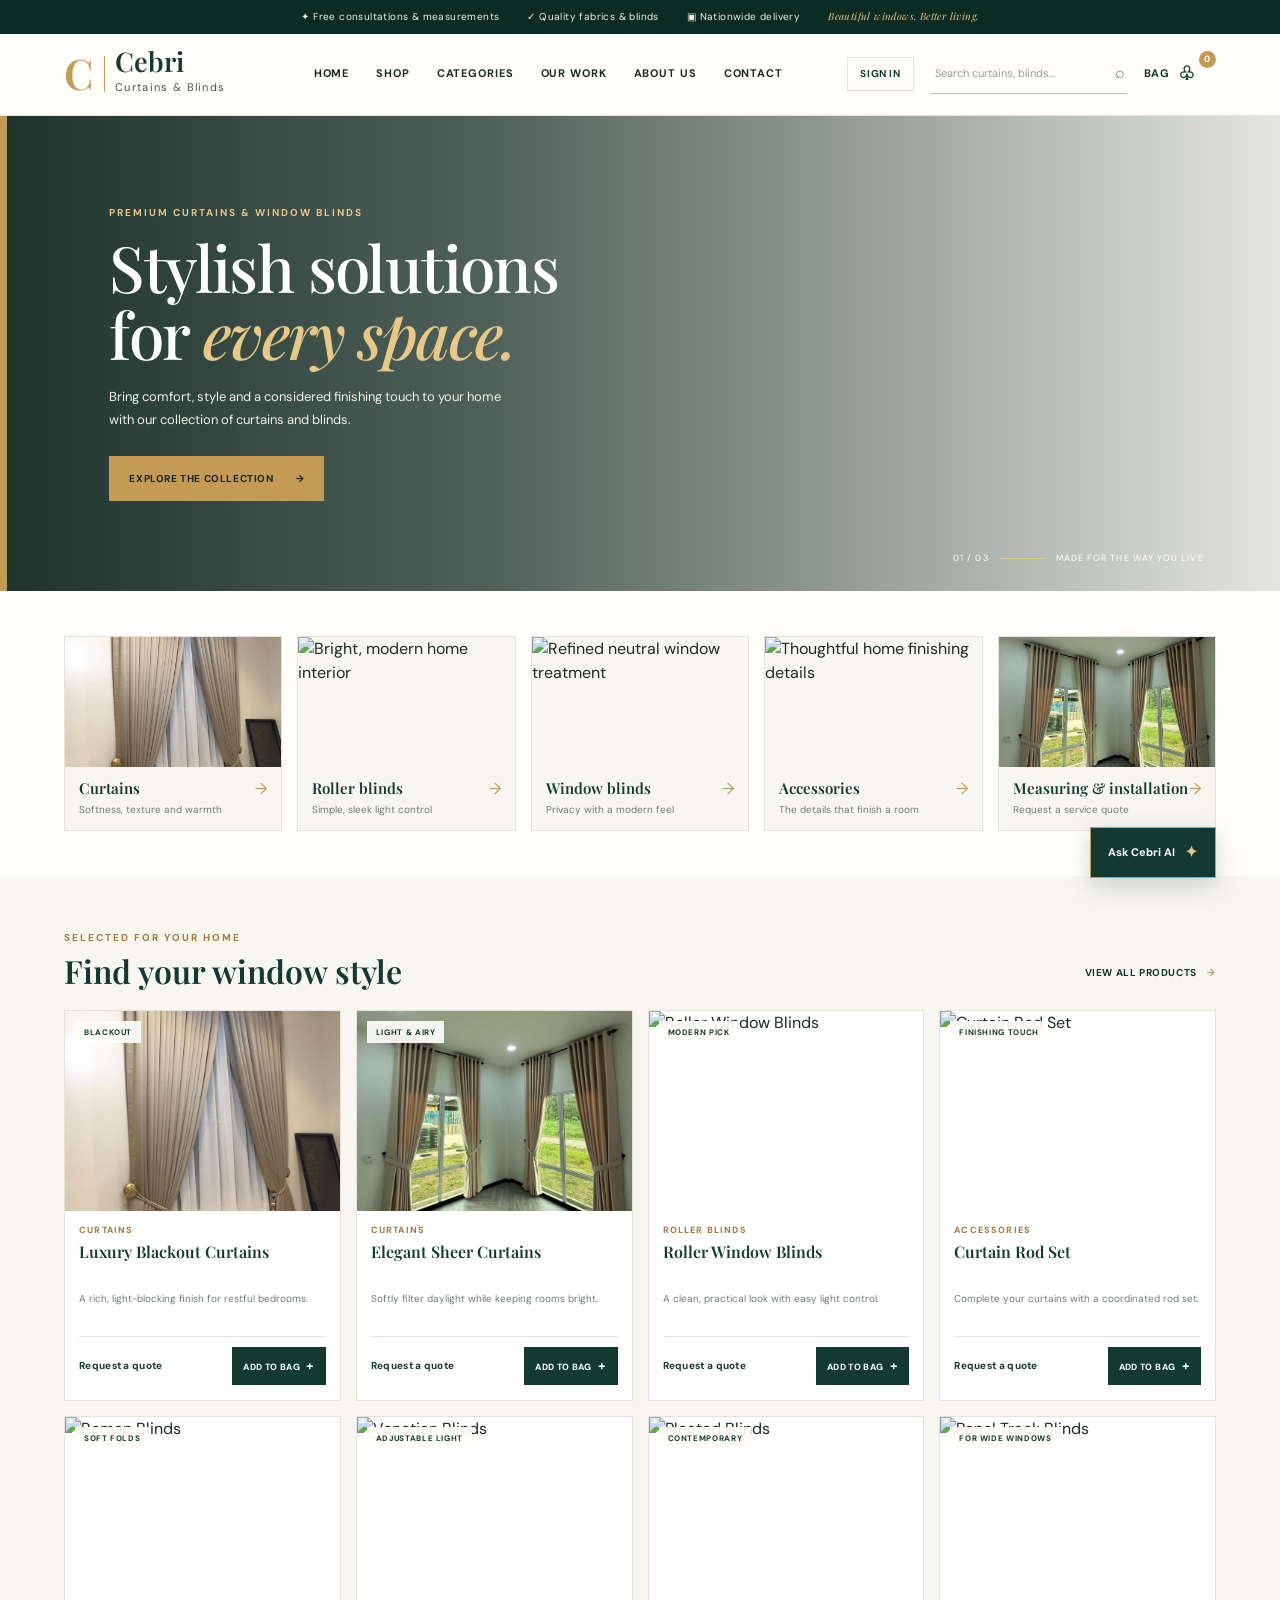
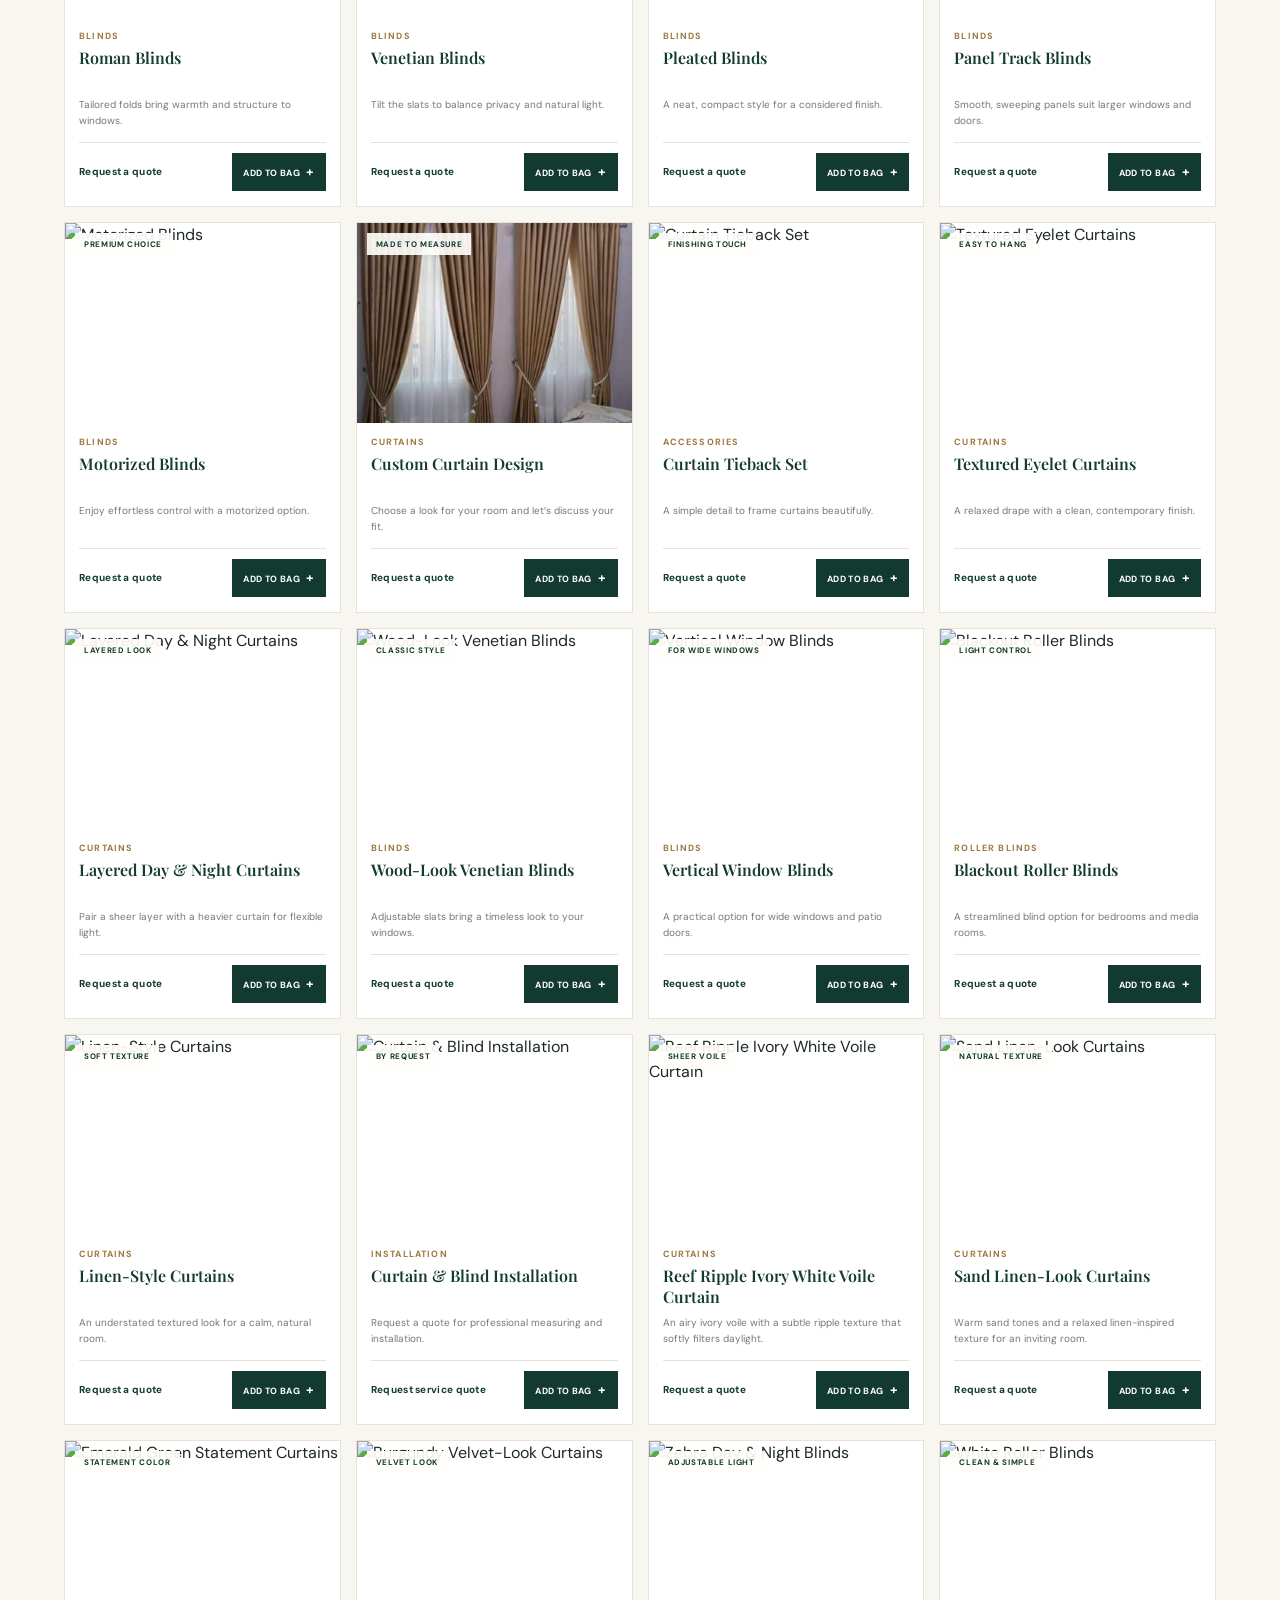
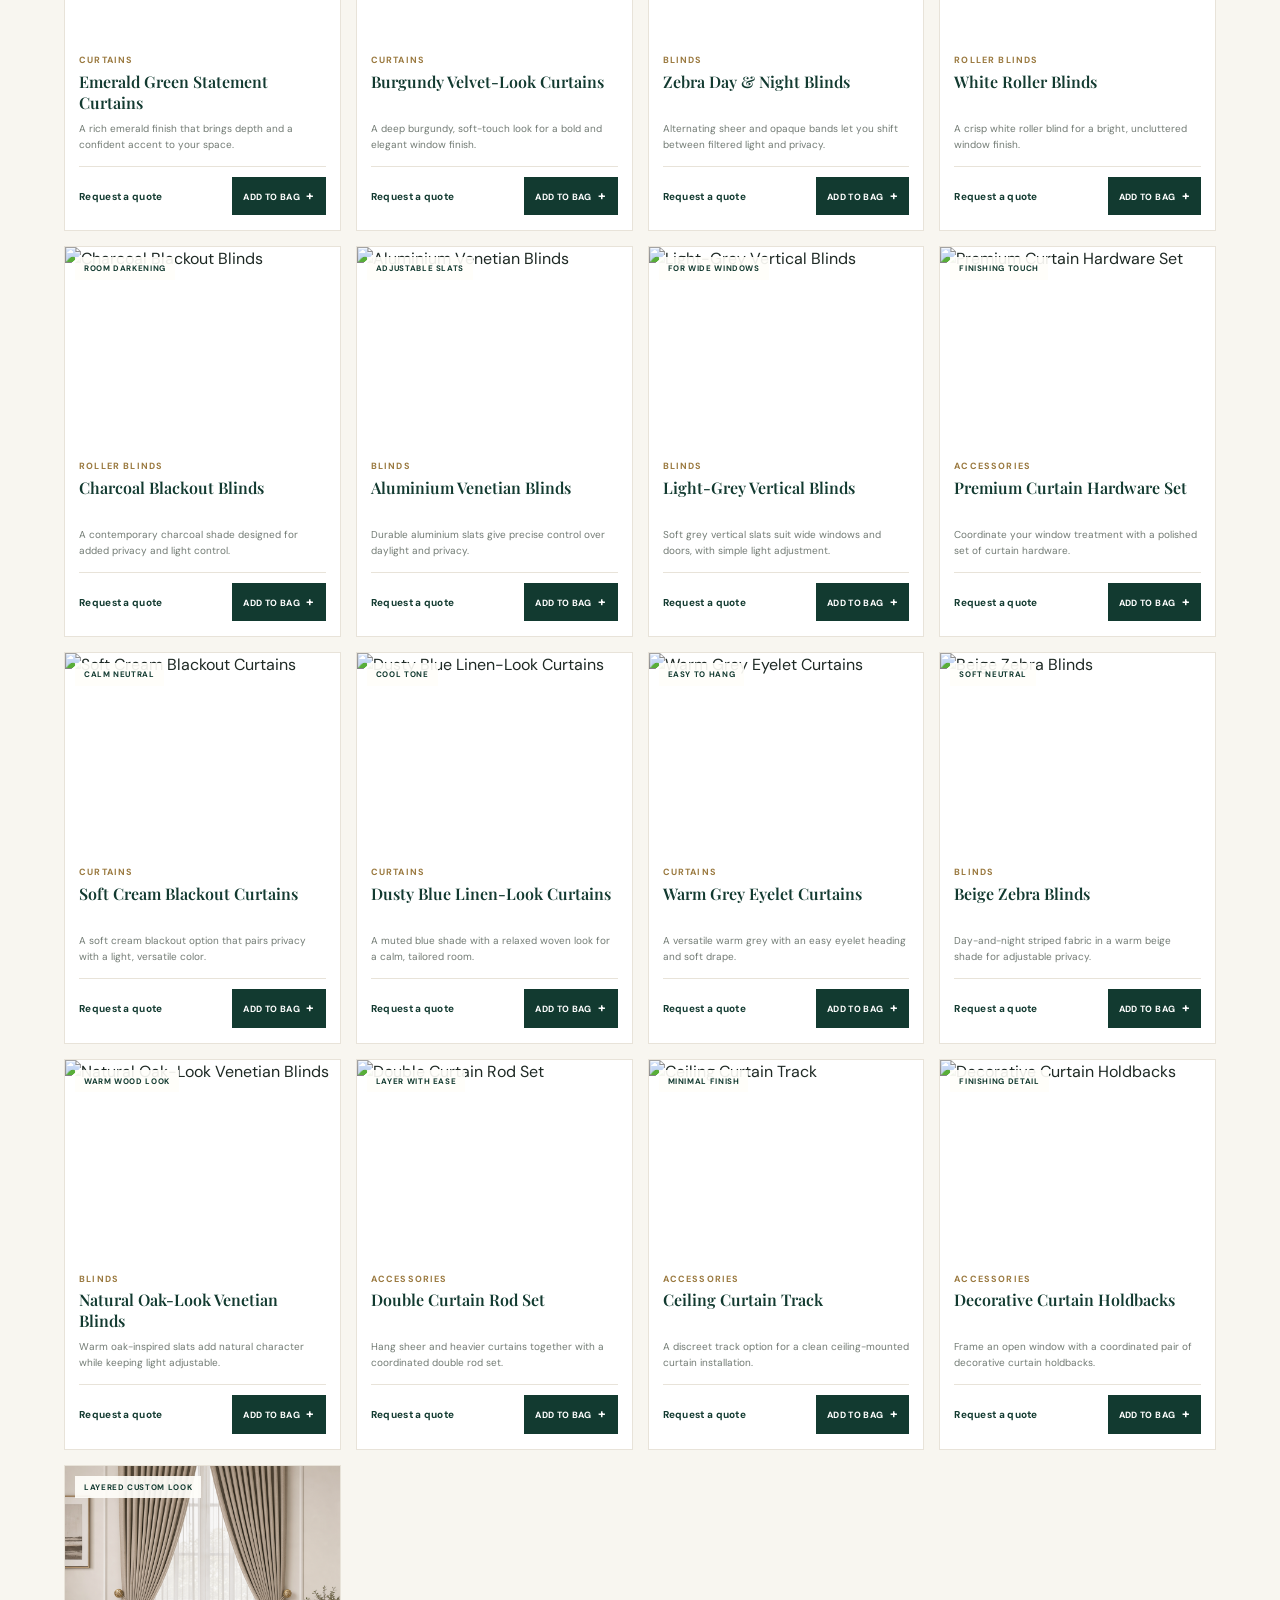
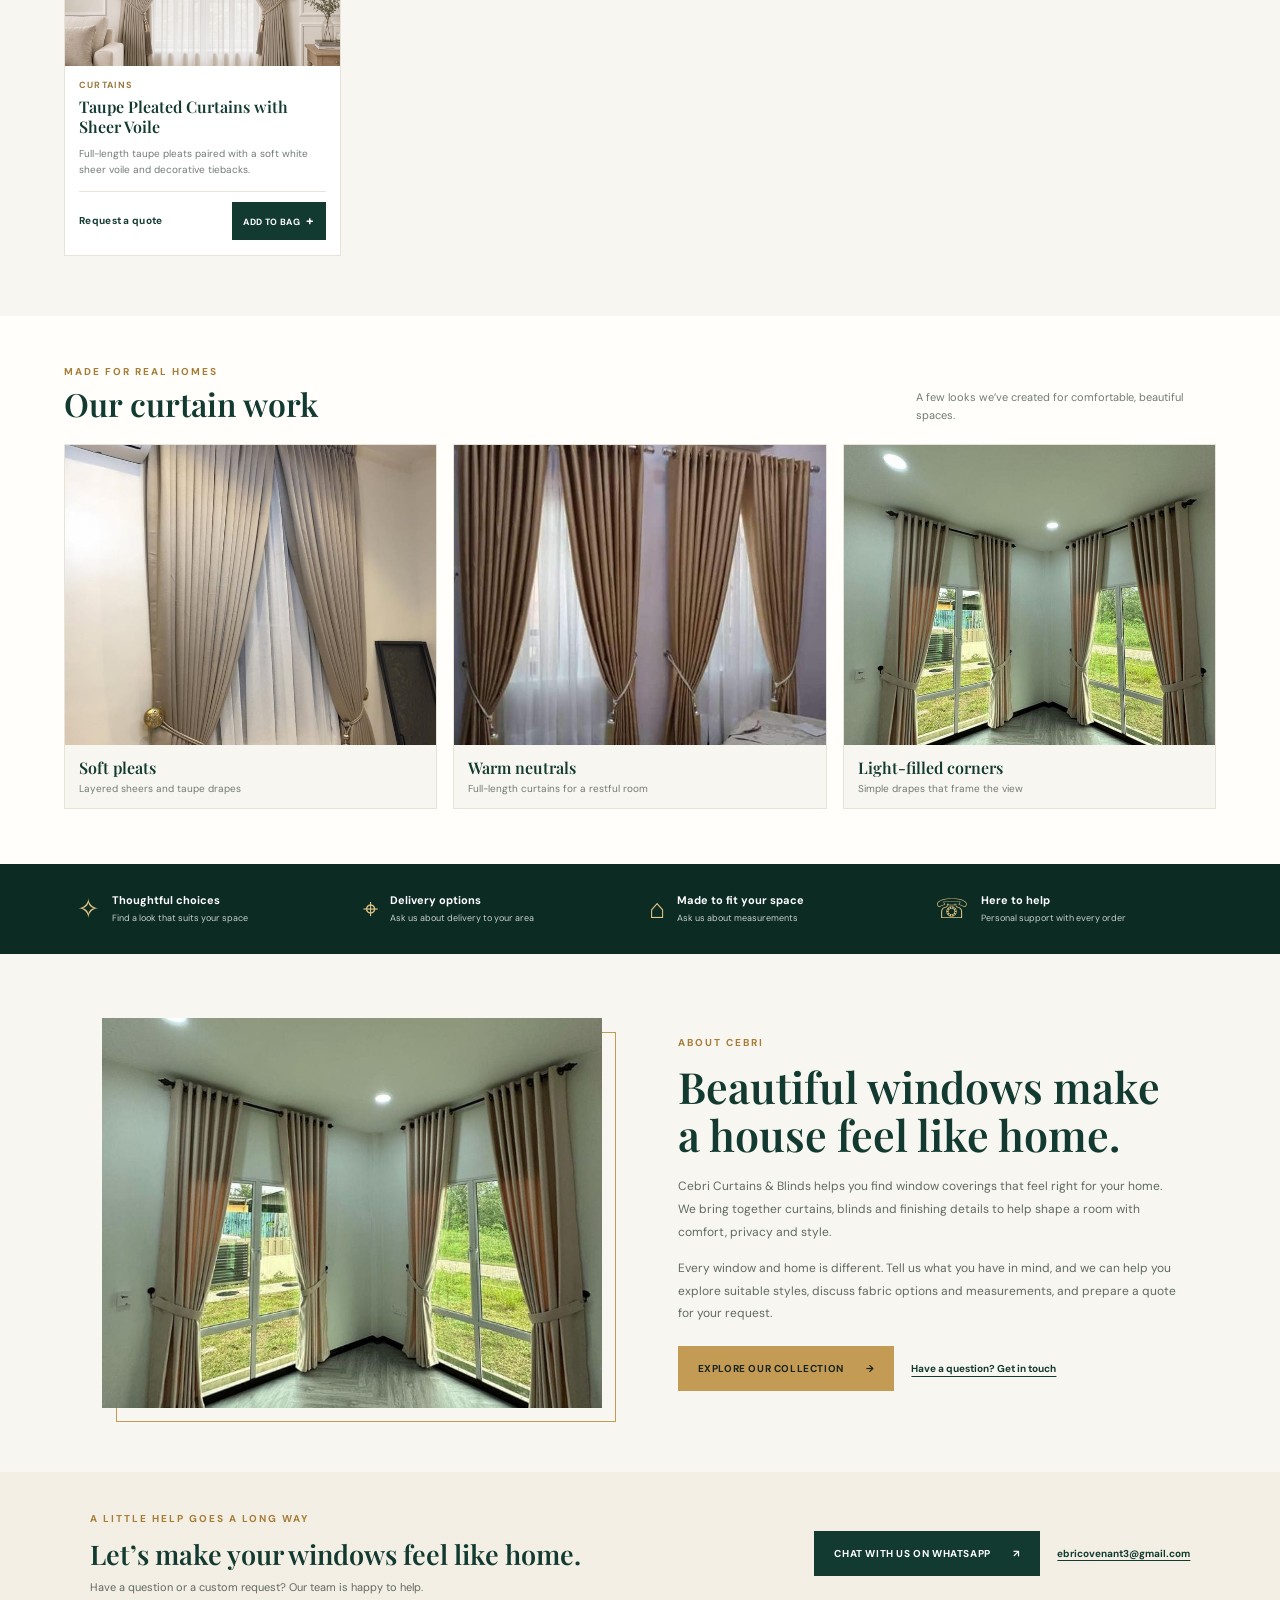
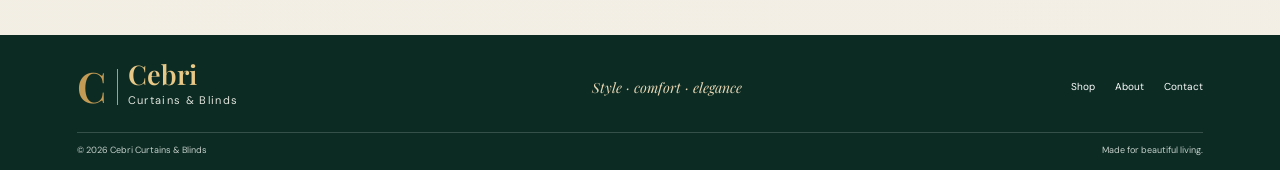
==== commit 47f7989a: "My very commit" ====
--- a/index.html
+++ b/index.html
@@ -13,7 +13,7 @@
     <a class="brand" href="#home" aria-label="Cebri Curtains and Blinds home"><span class="brand-mark">C</span><span><strong>Cebri</strong><small>Curtains &amp; Blinds</small></span></a>
     <button class="menu-toggle" id="menuToggle" aria-label="Toggle navigation" aria-expanded="false">☰</button>
     <nav class="nav" id="mainNav" aria-label="Main navigation"><a href="#home">Home</a><a href="shop.html">Shop</a><a href="#categories">Categories</a><a href="#our-work">Our work</a><a href="#about">About us</a><a href="#contact">Contact</a></nav>
-    <div class="header-actions"><label class="search" aria-label="Search products"><input id="search" type="search" placeholder="Search curtains, blinds..."><span aria-hidden="true">⌕</span></label><button class="cart-button" id="cartButton" aria-label="Open shopping bag">Bag <span class="cart-icon">♧</span><span class="cart-count" id="cartCount">0</span></button></div>
+    <div class="header-actions"><a class="account-link" id="accountLink" href="auth.html">Sign in</a><label class="search" aria-label="Search products"><input id="search" type="search" placeholder="Search curtains, blinds..."><span aria-hidden="true">⌕</span></label><button class="cart-button" id="cartButton" aria-label="Open shopping bag">Bag <span class="cart-icon">♧</span><span class="cart-count" id="cartCount">0</span></button></div>
   </header>
   <main id="home">
     <section class="hero"><div class="hero-copy"><p class="eyebrow">Premium curtains &amp; window blinds</p><h1>Stylish solutions<br>for <em>every space.</em></h1><p>Bring comfort, style and a considered finishing touch to your home with our collection of curtains and blinds.</p><a class="button button-gold" href="shop.html">Explore the collection <span>→</span></a></div><div class="hero-note"><span>01 / 03</span><i></i><span>Made for the way you live</span></div></section>
@@ -31,8 +31,9 @@
     <section class="contact-band" id="contact"><div><p class="eyebrow">A little help goes a long way</p><h2>Let’s make your windows feel like home.</h2><p>Have a question or a custom request? Our team is happy to help.</p></div><div class="contact-actions"><a class="button button-green" id="whatsappLink" href="#">Chat with us on WhatsApp <span>↗</span></a><a class="email-link" id="emailLink" href="#">ebricovenant3@gmail.com</a></div></section>
   </main>
   <footer><div class="footer-top"><a class="brand footer-brand" href="#home"><span class="brand-mark">C</span><span><strong>Cebri</strong><small>Curtains &amp; Blinds</small></span></a><p>Style · comfort · elegance</p><nav aria-label="Footer navigation"><a href="#products">Shop</a><a href="#about">About</a><a href="#contact">Contact</a></nav></div><div class="copyright"><span>© <span id="year"></span> Cebri Curtains &amp; Blinds</span><span>Made for beautiful living.</span></div></footer>
-  <div class="cart-panel hidden" id="cartPanel" role="dialog" aria-modal="true" aria-labelledby="cartTitle"><button class="cart-backdrop" data-close-cart aria-label="Close cart"></button><aside class="cart-drawer"><div class="drawer-head"><div><p class="eyebrow">Your selection</p><h2 id="cartTitle">Order review</h2></div><button class="close-cart" id="closeCart" aria-label="Close cart">×</button></div><div id="cartItems"></div><div class="cart-summary"><p class="fineprint" id="bankTransferNote">Cebri will review your request and share the final quote and bank-transfer instructions manually. Please wait for confirmation before transferring.</p><form class="checkout-form" id="checkoutForm"><label>Full name<input name="name" autocomplete="name" required placeholder="Your name"></label><label>Phone number<input name="phone" type="tel" autocomplete="tel" required placeholder="Your phone number"></label><label>Delivery address <span>(optional)</span><textarea name="address" autocomplete="street-address" placeholder="Address or area"></textarea></label><label>Measurements or order notes <span>(optional)</span><textarea name="notes" placeholder="Window sizes, fabric choices or installation request"></textarea></label><label>Preferred payment<select name="payment"><option>Bank transfer after quote approval</option></select></label><button class="button button-green checkout-button" id="checkoutButton" type="submit">Send order for review <span>↗</span></button></form></div></aside></div>
+  <div class="cart-panel hidden" id="cartPanel" role="dialog" aria-modal="true" aria-labelledby="cartTitle"><button class="cart-backdrop" data-close-cart aria-label="Close cart"></button><aside class="cart-drawer"><div class="drawer-head"><div><p class="eyebrow">Your selection</p><h2 id="cartTitle">Order review</h2></div><button class="close-cart" id="closeCart" aria-label="Close cart">×</button></div><div id="cartItems"></div><div class="cart-summary"><p class="fineprint" id="bankTransferNote">Cebri will review your request and share the final quote and bank-transfer instructions manually. Please wait for confirmation before transferring.</p><form class="checkout-form" id="checkoutForm"><label>Full name<input name="name" autocomplete="name" required placeholder="Your name"></label><label>Phone number<input name="phone" type="tel" autocomplete="tel" required placeholder="Your phone number"></label><label>Email address <span>(optional, for your confirmation)</span><input name="email" type="email" autocomplete="email" placeholder="you@example.com"></label><label>Delivery address <span>(optional)</span><textarea name="address" autocomplete="street-address" placeholder="Address or area"></textarea></label><label>Measurements or order notes <span>(optional)</span><textarea name="notes" placeholder="Window sizes, fabric choices or installation request"></textarea></label><label>Preferred payment<select name="payment"><option>Bank transfer after quote approval</option></select></label><label class="order-consent"><input name="consent" type="checkbox" required><span>I agree Cebri may store my details and use email services to handle this request.</span></label><label class="order-honeypot" aria-hidden="true">Leave this empty<input name="website" tabindex="-1" autocomplete="off"></label><button class="button button-green checkout-button" id="checkoutButton" type="submit">Send order for review <span>↗</span></button></form></div></aside></div>
+  <section class="assistant-chat hidden" id="assistantChat" aria-label="Cebri AI assistant"><div class="assistant-heading"><div><strong>Cebri Assistant</strong><small>AI help · available anytime</small></div><button type="button" id="assistantClose" aria-label="Close assistant">×</button></div><div class="assistant-messages" id="assistantMessages" role="log" aria-live="polite"><p class="assistant-bubble">Hello! I can help you explore curtain and blind styles or explain how to request a quote. What are you looking for?</p></div><form class="assistant-form" id="assistantForm"><label class="visually-hidden" for="assistantInput">Your message</label><textarea id="assistantInput" name="message" maxlength="1000" placeholder="Ask about styles or blinds…" required></textarea><button type="submit" aria-label="Send message">Send</button></form><p class="assistant-notice">AI replies may be imperfect. Don’t share personal or payment details. Messages are processed by our AI provider and aren’t saved by Cebri.</p></section><button class="assistant-toggle" id="assistantToggle" type="button" aria-expanded="false" aria-controls="assistantChat">Ask Cebri AI <span>✦</span></button>
   <div class="toast hidden" id="toast" role="status"></div>
-  <script src="script.js"></script>
+  <script src="https://cdn.jsdelivr.net/npm/@supabase/supabase-js@2"></script><script src="backend-config.js"></script><script src="supabase-client.js"></script><script src="script.js"></script>
 </body>
 </html>
--- a/styles.css
+++ b/styles.css
@@ -12,7 +12,12 @@
 .categories{grid-template-columns:repeat(5,minmax(0,1fr))}
 @media(max-width:720px){.categories{grid-template-columns:repeat(2,minmax(0,1fr))}}
 .checkout-form{display:grid;gap:11px;margin-top:15px}.checkout-form label{display:block;color:var(--green);font-size:11px;font-weight:700}.checkout-form label span{color:var(--muted);font-size:9px;font-weight:400}.checkout-form input,.checkout-form textarea,.checkout-form select{display:block;width:100%;margin-top:5px;padding:10px 11px;border:1px solid var(--line);border-radius:2px;background:#fff;color:var(--ink);font:11px 'DM Sans',Arial,sans-serif}.checkout-form textarea{min-height:63px;resize:vertical}.checkout-form input:focus,.checkout-form textarea:focus,.checkout-form select:focus{outline:2px solid #c49b5480;border-color:var(--gold)}.checkout-form .checkout-button{width:100%;margin-top:3px}.checkout-button{white-space:normal}
+.checkout-form .order-consent{display:flex;align-items:flex-start;gap:8px;font-weight:400;line-height:1.5}.checkout-form .order-consent input{width:15px;height:15px;flex:none;margin:1px 0 0;accent-color:var(--green)}.checkout-form .order-consent span{color:var(--muted);font-size:10px}.checkout-form .order-honeypot{position:absolute;left:-10000px;width:1px;height:1px;overflow:hidden}.checkout-button:disabled{opacity:.65;cursor:wait}
+.assistant-toggle{position:fixed;right:5%;bottom:22px;z-index:29;display:flex;align-items:center;gap:10px;padding:13px 17px;border:1px solid var(--gold);background:var(--green);color:#fff;font-size:11px;font-weight:700;box-shadow:0 8px 25px #0b2b2330}.assistant-toggle span{color:var(--gold-light);font-size:15px}.assistant-chat{position:fixed;right:5%;bottom:78px;z-index:29;display:flex;flex-direction:column;width:min(370px,calc(100vw - 32px));height:min(480px,calc(100dvh - 120px));background:#fffefa;border:1px solid var(--line);box-shadow:0 16px 45px #0b2b2330}.assistant-heading{display:flex;align-items:center;justify-content:space-between;padding:14px 16px;background:var(--deep);color:#fff}.assistant-heading strong,.assistant-heading small{display:block}.assistant-heading strong{font:600 16px 'Playfair Display',Georgia,serif}.assistant-heading small{margin-top:2px;color:var(--gold-light);font-size:9px}.assistant-heading button{border:0;background:transparent;color:#fff;font-size:25px}.assistant-messages{flex:1;overflow:auto;padding:15px;background:#f8f6f0}.assistant-bubble{max-width:88%;margin:0 0 11px;padding:10px 12px;background:#fff;color:var(--ink);font-size:11px;line-height:1.6;white-space:pre-wrap;overflow-wrap:anywhere;border:1px solid var(--line)}.assistant-bubble.assistant-user{margin-left:auto;background:var(--green);border-color:var(--green);color:#fff}.assistant-form{display:flex;gap:8px;padding:10px;border-top:1px solid var(--line)}.assistant-form textarea{flex:1;min-width:0;min-height:42px;max-height:100px;padding:9px;border:1px solid var(--line);font:11px 'DM Sans',Arial,sans-serif;resize:vertical}.assistant-form button{align-self:stretch;padding:0 14px;border:0;background:var(--gold);color:var(--deep);font-size:10px;font-weight:700}.assistant-form button:disabled{opacity:.6}.assistant-notice{margin:0;padding:0 12px 10px;color:var(--muted);font-size:9px;line-height:1.4}.visually-hidden{position:absolute;width:1px;height:1px;padding:0;margin:-1px;overflow:hidden;clip:rect(0,0,0,0);white-space:nowrap;border:0}
+@media(max-width:720px){.assistant-toggle{right:16px;bottom:16px}.assistant-chat{right:16px;bottom:72px;height:min(470px,calc(100dvh - 100px))}}
 .work-section{background:#fffefa;padding-top:48px;padding-bottom:55px}.work-section .section-head{align-items:end}.work-intro{max-width:300px;margin:0;color:var(--muted);font-size:11px}.work-grid{display:grid;grid-template-columns:repeat(3,minmax(0,1fr));gap:16px}.work-grid figure{margin:0;background:var(--cream);border:1px solid var(--line)}.work-grid img{display:block;width:100%;height:300px;object-fit:cover;object-position:center 40%}.work-grid figcaption{display:flex;flex-direction:column;gap:3px;padding:12px 14px}.work-grid figcaption strong{font:600 16px 'Playfair Display',Georgia,serif;color:var(--green)}.work-grid figcaption span{font-size:10px;color:var(--muted)}
 @media(max-width:720px){.work-section .section-head{align-items:flex-start;flex-direction:column}.work-grid{grid-template-columns:1fr;gap:13px}.work-grid img{height:340px}}
 .about-section{display:grid;grid-template-columns:minmax(0,1fr) minmax(0,1fr);align-items:center;gap:7%;padding:64px 8%;background:var(--cream);scroll-margin-top:95px}.about-image{position:relative}.about-image:before{content:"";position:absolute;inset:14px -14px -14px 14px;border:1px solid var(--gold);pointer-events:none}.about-image img{position:relative;display:block;width:100%;height:390px;object-fit:cover}.about-copy{max-width:500px}.about-copy h2{margin:0 0 17px;color:var(--green);font:600 clamp(29px,3.4vw,43px)/1.12 'Playfair Display',Georgia,serif}.about-copy>p:not(.eyebrow){color:#5f6962;font-size:12px;line-height:1.9;margin:0 0 13px}.about-copy .button{margin-top:8px}.about-contact{margin-left:17px;color:var(--green);font-size:10px;font-weight:700;text-decoration:underline;text-underline-offset:4px}
 @media(max-width:720px){.about-section{grid-template-columns:1fr;gap:30px;padding:42px 7%}.about-image img{height:290px}.about-copy h2{font-size:32px}.about-contact{display:inline-block;margin:17px 0 0}}
+.account-link{display:inline-flex;align-items:center;justify-content:center;min-height:34px;padding:0 12px;border:1px solid var(--line);background:transparent;color:var(--green);font-size:10px;font-weight:700;letter-spacing:.06em;text-transform:uppercase}.account-link:hover{border-color:var(--gold);color:#8b682e}.account-page{min-height:100vh;background:linear-gradient(145deg,#f8f6f0,#f1eee5)}.account-header{height:80px;padding:12px 6%;display:flex;align-items:center;justify-content:space-between;background:#fffefa;border-bottom:1px solid var(--line)}.account-shell{min-height:calc(100vh - 80px);display:grid;place-items:center;padding:42px 18px}.account-card{width:min(100%,520px);padding:34px;background:#fffefa;border:1px solid var(--line);box-shadow:0 14px 44px #0b2b2310}.account-card h1,.account-card h2{margin:0;color:var(--green);font:600 34px/1.15 'Playfair Display',Georgia,serif}.account-card h2{font-size:27px}.account-intro{margin:9px 0 19px;color:var(--muted);font-size:12px}.auth-tabs{display:flex;gap:18px;border-bottom:1px solid var(--line);margin:18px 0}.auth-tabs button{padding:0 0 10px;border:0;border-bottom:2px solid transparent;background:transparent;color:var(--muted);font-size:11px;font-weight:700}.auth-tabs button.active{border-color:var(--gold);color:var(--green)}.account-form{display:grid;gap:13px}.account-form label{display:grid;gap:6px;color:var(--green);font-size:11px;font-weight:700}.account-form input{width:100%;min-height:43px;padding:10px 12px;border:1px solid var(--line);background:#fff;color:var(--ink);font-size:12px}.account-form input:focus{outline:2px solid #c49b5480;border-color:var(--gold)}.account-submit{width:100%;margin-top:5px}.account-text-button{display:block;padding:0;margin:14px 0 0;border:0;background:none;color:var(--green);font-size:11px;text-decoration:underline;text-underline-offset:3px}.account-message{min-height:20px;margin:12px 0 0;color:#8a6428;font-size:11px}.account-footnote{margin:16px 0 0;padding-top:14px;border-top:1px solid var(--line);color:var(--muted);font-size:10px;line-height:1.6}.account-dashboard{width:min(100% - 32px,1080px);margin:38px auto;display:grid;grid-template-columns:minmax(270px,.8fr) minmax(0,1.2fr);align-items:start;gap:18px}.account-nav{display:flex;align-items:center;gap:15px;font-size:11px;font-weight:700}.account-nav button{font-family:inherit}.order-history{min-height:250px}.history-item{display:grid;grid-template-columns:1fr auto;gap:3px 12px;padding:14px 0;border-bottom:1px solid var(--line);font-size:11px}.history-item strong{color:var(--green)}.history-item small{color:var(--muted)}.history-item p{grid-column:1/-1;margin:5px 0;color:#59655d}.history-item span{grid-column:1/-1;color:#946f34;font-size:10px;text-transform:capitalize}.hidden{display:none!important}
+@media(max-width:720px){.header-actions .account-link{padding:0 8px;font-size:9px}.account-dashboard{grid-template-columns:1fr;margin:20px auto}.account-card{padding:25px 20px}.account-header{padding-inline:5%}}
